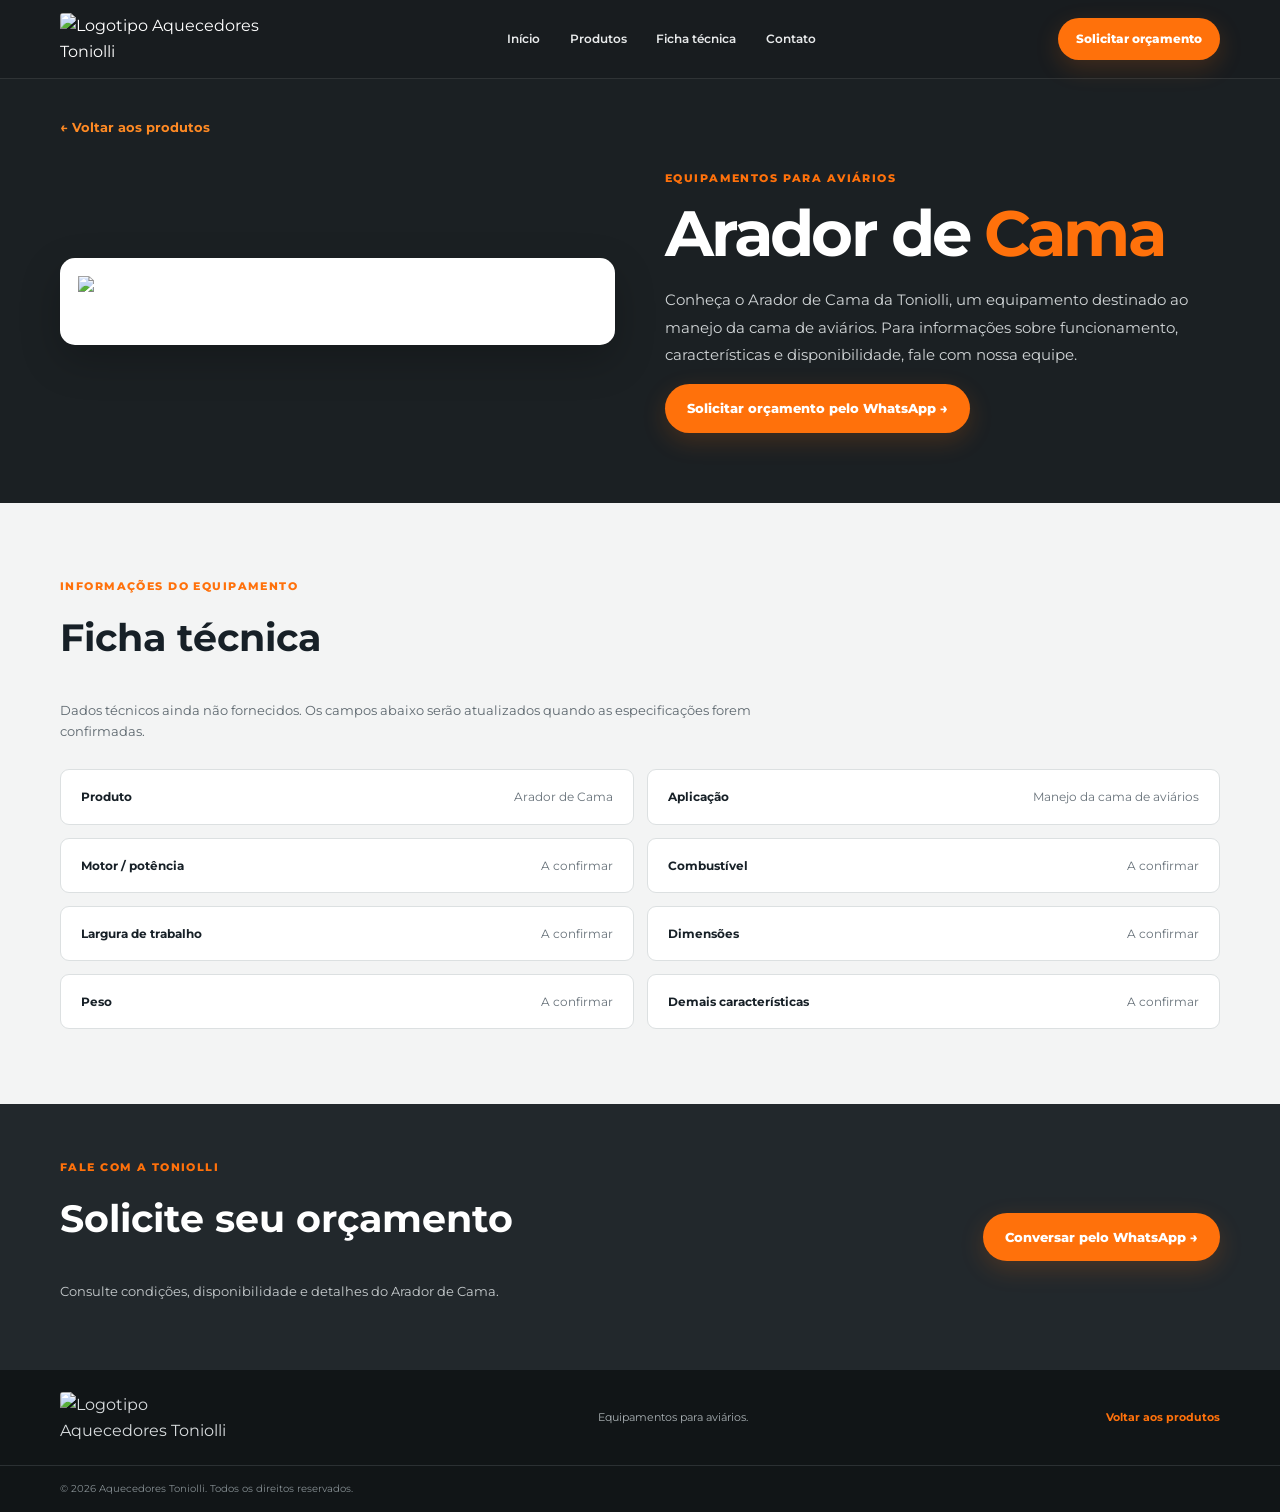
==== arador-de-cama.html @ f9099158 "Add files via upload" ====
<!doctype html>
<html lang="pt-BR"><head><meta charset="utf-8"><meta name="viewport" content="width=device-width, initial-scale=1"><meta name="theme-color" content="#171b1e"><meta name="description" content="Conheça o Arador de Cama para aviários da Aquecedores Toniolli e solicite um orçamento."><title>Arador de Cama | Aquecedores Toniolli</title><link rel="preconnect" href="https://fonts.googleapis.com"><link rel="preconnect" href="https://fonts.gstatic.com" crossorigin><link href="https://fonts.googleapis.com/css2?family=Montserrat:wght@400;500;600;700;800&display=swap" rel="stylesheet"><link rel="stylesheet" href="style.css"></head>
<body><header class="site-header"><div class="container nav-wrap"><a class="brand" href="index.html" aria-label="Aquecedores Toniolli - página inicial"><img class="brand-logo" src="imagens/logo-toniolli.png" alt="Logotipo Aquecedores Toniolli"></a><button class="menu-toggle" aria-label="Abrir menu" aria-expanded="false">☰</button><nav class="nav-links" aria-label="Navegação principal"><a href="index.html">Início</a><a href="index.html#produtos">Produtos</a><a href="#ficha">Ficha técnica</a><a href="#contato">Contato</a></nav><a class="button button-small arador-whatsapp" href="#contato">Solicitar orçamento</a></div></header>
<main><section class="arador-hero"><div class="container"><a class="back-link" href="index.html#produtos">← Voltar aos produtos</a><div class="arador-layout"><div class="arador-image-wrap"><img src="imagens/arador-de-cama.jpg" alt="Arador de Cama da Toniolli, equipamento verde e laranja com motor e comandos manuais"></div><div class="arador-description"><p class="eyebrow">EQUIPAMENTOS PARA AVIÁRIOS</p><h1>Arador de <span>Cama</span></h1><p>Conheça o Arador de Cama da Toniolli, um equipamento destinado ao manejo da cama de aviários. Para informações sobre funcionamento, características e disponibilidade, fale com nossa equipe.</p><a class="button arador-whatsapp" href="#contato">Solicitar orçamento pelo WhatsApp →</a></div></div></div></section>
<section class="arador-specs" id="ficha"><div class="container"><p class="eyebrow">INFORMAÇÕES DO EQUIPAMENTO</p><h2>Ficha técnica</h2><p class="specs-intro">Dados técnicos ainda não fornecidos. Os campos abaixo serão atualizados quando as especificações forem confirmadas.</p><div class="arador-specs-grid"><div><strong>Produto</strong><span>Arador de Cama</span></div><div><strong>Aplicação</strong><span>Manejo da cama de aviários</span></div><div><strong>Motor / potência</strong><span>A confirmar</span></div><div><strong>Combustível</strong><span>A confirmar</span></div><div><strong>Largura de trabalho</strong><span>A confirmar</span></div><div><strong>Dimensões</strong><span>A confirmar</span></div><div><strong>Peso</strong><span>A confirmar</span></div><div><strong>Demais características</strong><span>A confirmar</span></div></div></div></section>
<section class="arador-contact" id="contato"><div class="container arador-contact-row"><div><p class="eyebrow">FALE COM A TONIOLLI</p><h2>Solicite seu orçamento</h2><p>Consulte condições, disponibilidade e detalhes do Arador de Cama.</p></div><a class="button arador-whatsapp" href="#contato">Conversar pelo WhatsApp →</a></div></section></main>
<footer class="site-footer"><div class="container footer-main"><a class="brand" href="index.html"><img class="brand-logo footer-logo" src="imagens/logo-toniolli.png" alt="Logotipo Aquecedores Toniolli"></a><p>Equipamentos para aviários.</p><a href="index.html#produtos">Voltar aos produtos</a></div><div class="footer-bottom"><div class="container"><span>© <span id="year"></span> Aquecedores Toniolli. Todos os direitos reservados.</span></div></div></footer>
<script src="script.js"></script><script>document.querySelectorAll('.arador-whatsapp').forEach(link=>{link.href='https://wa.me/'+WHATSAPP_NUMBER+'?text='+encodeURIComponent('Olá! Gostaria de solicitar um orçamento do Arador de Cama da Aquecedores Toniolli.');link.target='_blank';link.rel='noopener noreferrer';});</script></body></html>
---- style.css ----
:root {
  --dark: #171b1e; --dark-2: #22282c; --orange: #ff710b; --orange-2: #ff8a24;
  --light: #f3f4f4; --ink: #172027; --muted: #68727a; --white: #fff;
  --container: 1160px;
}
* { box-sizing: border-box; }
html { scroll-behavior: smooth; scroll-padding-top: 84px; }
body { margin: 0; font-family: 'Montserrat', Arial, sans-serif; color: var(--ink); background: var(--light); line-height: 1.6; }
a { color: inherit; text-decoration: none; }
.container { width: min(var(--container), calc(100% - 44px)); margin-inline: auto; }
.site-header { background: rgba(20,24,27,.98); color: white; position: sticky; top: 0; z-index: 20; border-bottom: 1px solid rgba(255,255,255,.1); }
.nav-wrap { min-height: 78px; display: flex; align-items: center; justify-content: space-between; gap: 24px; }
.brand { display: inline-flex; align-items: center; gap: 10px; flex-shrink: 0; }
.brand-mark { color: var(--orange); font-size: 38px; line-height: 1; transform: rotate(180deg); display: inline-block; }
.brand-text { display: flex; flex-direction: column; line-height: 1.02; letter-spacing: .06em; }
.brand-text small { font-size: 10px; font-weight: 800; color: #f3f3f3; }
.brand-text strong { font-size: 22px; font-style: italic; color: var(--orange); font-weight: 800; }
.nav-links { display: flex; gap: clamp(14px, 2.3vw, 30px); align-items: center; }
.nav-links a { color: #e8eaeb; font-size: 12px; font-weight: 600; transition: color .2s; }
.nav-links a:hover, .nav-links a:focus-visible { color: var(--orange); }
.button { display: inline-flex; align-items: center; justify-content: center; gap: 12px; border: 0; border-radius: 999px; padding: 14px 22px; background: var(--orange); color: white; font-weight: 800; font-size: 13px; box-shadow: 0 8px 24px rgba(255,113,11,.18); transition: transform .2s, background .2s; }
.button:hover { background: #ed6200; transform: translateY(-2px); }
.button-small { padding: 11px 18px; font-size: 12px; white-space: nowrap; }
.button-full { width: 100%; }
.menu-toggle { display: none; background: none; border: 1px solid #555; color: white; border-radius: 8px; font-size: 23px; padding: 4px 10px; }
.hero { position: relative; min-height: 535px; background: linear-gradient(90deg, rgba(10,13,15,.94) 0%, rgba(10,13,15,.78) 48%, rgba(10,13,15,.22) 100%), url('https://images.unsplash.com/photo-1500382017468-9049fed747ef?auto=format&fit=crop&w=2000&q=85') center/cover; color: white; overflow: hidden; }
.hero::after { content: ""; position: absolute; inset: auto 0 0; height: 5px; background: var(--orange); opacity: .9; }
.hero-overlay { position: absolute; inset: 0; background: radial-gradient(ellipse at 76% 42%, rgba(255,113,11,.22), transparent 38%); pointer-events: none; }
.hero-content { position: relative; z-index: 1; display: grid; grid-template-columns: 1.05fr .95fr; align-items: center; min-height: 535px; gap: 20px; padding-block: 50px; }
.hero-copy { max-width: 600px; }
.eyebrow { color: var(--orange); font-size: 11px; font-weight: 800; letter-spacing: .13em; margin: 0 0 12px; }
h1, h2, h3, p { margin-top: 0; }
h1 { font-size: clamp(36px, 4.3vw, 58px); line-height: 1.07; letter-spacing: -.045em; margin-bottom: 18px; }
h1 span { color: var(--orange); }
.hero-lead { font-size: 16px; max-width: 560px; color: #e1e4e6; line-height: 1.65; }
.check-list { list-style: none; margin: 22px 0 28px; padding: 0; display: grid; gap: 9px; color: #f2f3f3; font-size: 13px; }
.check-list li::before { content: "✓"; display: inline-grid; place-items: center; width: 19px; height: 19px; background: var(--orange); border-radius: 50%; font-weight: 800; color: white; margin-right: 10px; font-size: 12px; }
.hero-product { position: relative; min-height: 390px; display: flex; align-items: center; justify-content: center; }
.heater-glow { position: absolute; width: 72%; height: 70%; background: rgba(255,107,0,.24); filter: blur(60px); border-radius: 50%; }
.heater { width: 235px; height: 290px; background: linear-gradient(100deg,#292e31,#101315 55%,#363b3e); border: 3px solid #44494b; border-radius: 8px 8px 3px 3px; box-shadow: 22px 22px 28px rgba(0,0,0,.5), inset 7px 0 #ff760c; position: relative; z-index: 1; transform: perspective(600px) rotateY(-7deg); }
.heater-hopper { position: absolute; right: -36px; top: 10px; width: 70px; height: 100px; background: linear-gradient(90deg,#111,#35393b); border: 2px solid #4b4f51; clip-path: polygon(0 0,100% 0,78% 100%,22% 100%); }
.heater-top { position: absolute; top: -13px; left: 15px; right: 12px; height: 16px; background: #3b4042; border-radius: 3px; }
.heater-logo { position: absolute; top: 34px; left: 18px; display: flex; align-items: center; gap: 7px; font-size: 10px; line-height: 1.2; color: white; }
.heater-logo span { font-size: 24px; color: var(--orange); }
.heater-logo em { color: var(--orange); font-style: italic; font-size: 13px; }
.heater-window { position: absolute; bottom: 33px; left: 31px; width: 150px; height: 91px; border: 7px solid #090b0c; background: radial-gradient(ellipse at center bottom,#ffb12b,#b32a00 32%,#111 70%); box-shadow: 0 0 25px rgba(255,96,0,.35); display: grid; place-items: center; }
.flame { font-size: 38px; filter: saturate(1.3); }
.heater-foot { position: absolute; bottom: -20px; height: 20px; width: 24px; background: #121516; }
.foot-one { left: 22px; }.foot-two { right: 22px; }
.fuel-tags { position: absolute; right: -4px; display: grid; gap: 10px; z-index: 2; }
.fuel-tags span { border: 1px solid var(--orange); border-radius: 9px; background: rgba(18,21,23,.88); padding: 13px 15px; color: white; font-size: 10px; letter-spacing: .08em; font-weight: 800; min-width: 78px; text-align: center; box-shadow: 0 0 18px rgba(255,113,11,.12); }
.benefits { background: #202629; color: white; border-bottom: 1px solid #333a3e; }
.benefits-grid { display: grid; grid-template-columns: repeat(4,1fr); padding-block: 25px; }
.benefits-grid article { display: flex; align-items: center; gap: 13px; padding: 0 18px; border-right: 1px solid #41484b; }
.benefits-grid article:first-child { padding-left: 0; }.benefits-grid article:last-child { border: 0; padding-right: 0; }
.benefit-icon { color: var(--orange); font-size: 36px; font-weight: 500; line-height: 1; }
.benefits h3 { margin: 0 0 5px; font-size: 12px; }.benefits p { margin: 0; font-size: 10px; color: #bfc5c8; line-height: 1.5; }
.section { padding: 78px 0; }
.products-section { background: #f1f2f2; }
.products-layout { display: grid; grid-template-columns: .8fr 2fr; align-items: center; gap: 44px; }
.section-intro h2, .about-content h2 { font-size: clamp(28px,3vw,38px); line-height: 1.15; letter-spacing: -.04em; margin-bottom: 15px; }
.section-intro > p:not(.eyebrow) { color: #5d676e; font-size: 13px; margin-bottom: 23px; }
.product-cards { display: grid; grid-template-columns: repeat(3,1fr); gap: 18px; }
.product-card { border: 1px solid #dce0e1; border-radius: 9px; overflow: hidden; background: white; box-shadow: 0 8px 20px rgba(20,30,35,.04); transition: transform .2s, box-shadow .2s; }
.product-card:hover { transform: translateY(-5px); box-shadow: 0 15px 30px rgba(20,30,35,.12); }
.product-visual { height: 170px; position: relative; overflow: hidden; display: grid; place-items: center; background: linear-gradient(145deg,#e2e5e5,#f8f8f8); }
.product-visual::after { content: ""; position: absolute; width: 72%; height: 18px; bottom: 22px; border-radius: 50%; background: rgba(0,0,0,.12); filter: blur(8px); }
.mini-heater, .wood-heater { z-index: 1; position: relative; background: linear-gradient(90deg,#ff790d 0 12%,#292e31 12% 100%); width: 100px; height: 95px; border-radius: 4px; box-shadow: 8px 8px 12px #aeb2b3; }
.mini-heater i, .wood-heater i { position: absolute; width: 48px; height: 35px; left: 24px; bottom: 12px; background: #111; border: 4px solid #4a4f51; }
.mini-heater b { position: absolute; width: 25px; height: 37px; top: -14px; right: 0; background: #252a2d; transform: skewY(-12deg); }
.mini-heater span { position: absolute; top: 15px; left: 25px; width: 26px; height: 3px; background: var(--orange); }
.pellets { position: absolute; bottom: 28px; right: 20%; width: 38px; height: 10px; background: #b78952; border-radius: 50%; z-index: 1; }
.wood-heater { width: 115px; height: 80px; background: linear-gradient(90deg,#252a2c,#101315); }
.wood-heater span { position: absolute; left: 35px; bottom: 15px; font-size: 22px; z-index: 2; }
.wood-heater b { position: absolute; top: -18px; right: 8px; width: 22px; height: 27px; background: #333; }
.logs { position: absolute; right: 18px; bottom: 29px; width: 36px; height: 12px; border-radius: 6px; background: #9a6c3d; transform: rotate(15deg); z-index: 1; box-shadow: 0 7px #76502d; }
.long-heater { width: 140px; height: 62px; background: linear-gradient(#313638,#121516); border-left: 9px solid var(--orange); z-index: 1; border-radius: 4px; box-shadow: 7px 9px 12px #aeb2b3; position: relative; }
.long-heater i { position: absolute; left: 18px; top: 13px; width: 65px; height: 6px; background: #4b5255; }.long-heater b { position: absolute; right: 10px; top: -18px; height: 20px; width: 18px; background: #292e31; }
.chips { position: absolute; bottom: 27px; right: 13%; width: 50px; height: 14px; background: #b58a55; transform: rotate(-7deg); z-index: 1; border-radius: 50%; }
.product-info { padding: 15px 16px 18px; }.card-line { display: block; width: 34px; height: 3px; background: var(--orange); margin-bottom: 9px; }
.product-info h3 { font-size: 14px; margin-bottom: 7px; }.product-info p { font-size: 11px; color: #68727a; line-height: 1.6; min-height: 53px; margin-bottom: 12px; }.product-info a { color: #e96100; font-size: 11px; font-weight: 800; }
.about-section { display: grid; grid-template-columns: .95fr 1.1fr .8fr; gap: 38px; align-items: center; padding: 65px max(22px, calc((100% - var(--container))/2)); background: #1b2023; color: white; }
.about-photo { min-height: 300px; border-radius: 8px; background: linear-gradient(0deg,rgba(12,15,17,.22),rgba(12,15,17,.08)), url('https://images.unsplash.com/photo-1500382017468-9049fed747ef?auto=format&fit=crop&w=900&q=80') center/cover; }
.about-content > p:not(.eyebrow) { color: #c7ccce; font-size: 13px; line-height: 1.9; }
.about-content h2 { color: white; font-size: 31px; }
.about-points { display: flex; flex-wrap: wrap; gap: 12px; margin-top: 22px; }.about-points span { color: #e8e9e9; font-size: 10px; border-left: 2px solid var(--orange); padding-left: 8px; }
.contact-card { border: 1px solid var(--orange); border-radius: 13px; padding: 25px; background: linear-gradient(145deg,#242a2d,#15191b); }
.whatsapp-icon { display: inline-grid; place-items: center; width: 48px; height: 48px; border: 2px solid var(--orange); color: var(--orange); border-radius: 50%; font-size: 25px; margin-bottom: 12px; }
.contact-card h3 { font-size: 20px; margin-bottom: 8px; }.contact-card p { color: #c6ccce; font-size: 12px; }.contact-card small { display: block; color: #929a9e; font-size: 9px; text-align: center; margin-top: 12px; }
.site-footer { background: #111517; color: #d8dcde; }
.footer-main { min-height: 95px; display: flex; align-items: center; justify-content: space-between; gap: 24px; }
.footer-main p { margin: 0; font-size: 11px; color: #aab1b4; }.footer-main > a:last-child { font-size: 11px; color: var(--orange); font-weight: 700; }
.footer-bottom { border-top: 1px solid #2b3033; padding: 15px 0; color: #858e92; font-size: 10px; }.footer-bottom .container { display: flex; justify-content: space-between; gap: 15px; }
@media (max-width: 980px) {
  .nav-links { gap: 14px; }.nav-links a { font-size: 11px; }.nav-wrap { gap: 14px; }
  .hero-content { grid-template-columns: 1fr .75fr; }.heater { transform: scale(.85); }.fuel-tags { right: -15px; }
  .products-layout { grid-template-columns: 1fr; }.section-intro { max-width: 600px; }.about-section { grid-template-columns: .8fr 1.2fr; }.contact-card { grid-column: 2; }
}
@media (max-width: 720px) {
  .container { width: min(var(--container), calc(100% - 32px)); }
  .nav-wrap { min-height: 70px; flex-wrap: wrap; padding-block: 12px; }.brand-mark { font-size: 32px; }.brand-text strong { font-size: 19px; }
  .menu-toggle { display: block; margin-left: auto; }.nav-wrap > .button-small { display: none; }
  .nav-links { display: none; order: 5; width: 100%; flex-direction: column; align-items: stretch; padding: 8px 0 12px; gap: 0; }.nav-links.open { display: flex; }.nav-links a { padding: 11px 4px; border-top: 1px solid #343a3d; font-size: 13px; }
  .hero { background-position: center; }.hero-content { grid-template-columns: 1fr; padding-block: 58px 35px; gap: 0; }.hero-copy { position: relative; z-index: 2; }.hero-lead { font-size: 14px; }
  h1 { font-size: clamp(37px, 10vw, 54px); }.hero-product { min-height: 270px; margin-top: -4px; }.heater { transform: scale(.72); transform-origin: center; }.fuel-tags { right: 2%; }.fuel-tags span { padding: 9px 11px; min-width: 65px; font-size: 9px; }
  .benefits-grid { grid-template-columns: 1fr 1fr; gap: 22px 12px; padding-block: 25px; }.benefits-grid article { padding: 0 7px; border: 0; }.benefits-grid article:first-child { padding-left: 7px; }.benefit-icon { font-size: 30px; }.benefits h3 { font-size: 11px; }
  .section { padding: 55px 0; }.product-cards { grid-template-columns: 1fr; gap: 16px; }.product-card { display: grid; grid-template-columns: .85fr 1fr; }.product-visual { height: 100%; min-height: 170px; }.product-info p { min-height: 0; }
  .about-section { grid-template-columns: 1fr; padding: 48px 16px; gap: 25px; }.about-photo { min-height: 210px; }.contact-card { grid-column: auto; }.footer-main { flex-wrap: wrap; padding-block: 25px; }.footer-main p { order: 3; width: 100%; }.footer-bottom .container { flex-direction: column; gap: 5px; }
}
@media (prefers-reduced-motion: reduce) { html { scroll-behavior: auto; } *, *::before, *::after { transition-duration: .01ms !important; } }

/* Identidade visual com o logotipo original enviado pela empresa */
.brand-logo { display:block; width:205px; max-height:58px; object-fit:contain; object-position:left center; background:#fff; border-radius:3px; }
.footer-logo { width:180px; max-height:50px; }
.real-visual { background:#fff; padding:8px; }
.real-product-image { width:100%; height:100%; min-height:150px; object-fit:contain; position:relative; z-index:1; }
@media (max-width:720px) { .brand-logo { width:174px; max-height:48px; } .footer-logo { width:170px; } }

/* Página exclusiva do Titan */
.titan-hero{background:linear-gradient(135deg,#171b1e,#30383d);color:#fff;padding:36px 0 75px}
.back-link{display:inline-block;color:#d3d8da;font-size:12px;font-weight:700;margin-bottom:35px}.back-link:hover{color:var(--orange)}
.titan-layout{display:grid;grid-template-columns:1fr 1fr;gap:60px;align-items:center}
.titan-photo-panel{background:#fff;border-radius:18px;padding:24px;display:grid;place-items:center;min-height:430px;box-shadow:0 18px 45px #0004}
.titan-photo-panel img{max-width:100%;max-height:430px;object-fit:contain}
.titan-copy h1{font-size:clamp(36px,4vw,54px)}.titan-copy p:not(.eyebrow){font-size:15px;color:#cbd1d4;line-height:1.85}
.titan-tags{display:flex;flex-wrap:wrap;gap:10px;margin:25px 0}.titan-tags span{border:1px solid #505b60;border-radius:30px;padding:8px 13px;font-size:11px}
.titan-secondary-link{display:block;margin-top:22px;color:#e3e6e8;font-size:12px;font-weight:700}
.titan-specs-section{background:#f4f5f5;padding:75px 0}.titan-specs-section h2,.titan-cta h2{font-size:clamp(26px,3vw,38px);line-height:1.2}
.titan-specs-note{font-size:13px;color:#647078;max-width:720px;margin-bottom:30px}
.titan-spec-grid{display:grid;grid-template-columns:repeat(2,minmax(0,1fr));gap:12px}
.titan-spec{display:flex;justify-content:space-between;gap:15px;align-items:center;background:white;padding:20px;border:1px solid #e2e5e6;border-radius:9px;font-size:12px}
.titan-spec strong{color:#273238}.titan-spec span{color:#68727a;text-align:right}
.titan-cta{background:#22282c;color:white;padding:65px 0}.titan-cta-inner{display:flex;align-items:center;justify-content:space-between;gap:30px}.titan-cta h2{margin-bottom:12px}.titan-cta p:not(.eyebrow){font-size:13px;color:#c6ccce;margin:0}
@media(max-width:720px){.titan-hero{padding:25px 0 50px}.titan-layout{grid-template-columns:1fr;gap:30px}.titan-photo-panel{min-height:300px;padding:14px}.titan-photo-panel img{max-height:340px}.titan-spec-grid{grid-template-columns:1fr}.titan-cta-inner{flex-direction:column;align-items:flex-start}.titan-specs-section{padding:50px 0}}

/* Novos modelos — imagens e fichas pendentes, sem fotos inventadas */
.model-placeholder { display:flex; flex-direction:column; align-items:center; justify-content:center; gap:8px; background:linear-gradient(135deg,#333a3e,#171b1e); color:#cfd4d6; font-size:12px; font-weight:700; }
.model-placeholder-icon { color:#ff710b; font-size:54px; line-height:1; }
.models-grid { display:grid; grid-template-columns:repeat(2,minmax(0,1fr)); gap:22px; margin-top:26px; }
.model-info-card { background:#fff; color:#172027; border:1px solid #dce0e1; border-radius:12px; overflow:hidden; scroll-margin-top:100px; }
.model-placeholder-detail { min-height:150px; }
.model-info-content { padding:24px; }
.model-info-content h3 { font-size:20px; margin-bottom:10px; }
.model-info-content p { color:#68727a; font-size:13px; }
.model-info-content dl { display:grid; grid-template-columns:1fr 1fr; gap:10px; margin:20px 0; }
.model-info-content dl div { border-top:1px solid #e3e5e6; padding-top:10px; }
.model-info-content dt { font-size:11px; font-weight:800; color:#515b61; }
.model-info-content dd { margin:3px 0 0; font-size:12px; }
@media(max-width:720px){.models-grid{grid-template-columns:1fr}.model-info-content{padding:18px}}

/* Página exclusiva: Arador de Cama */
.arador-hero { background:#1b2023; color:#fff; padding:35px 0 70px; }
.back-link { color:#ff8a24; display:inline-block; font-size:13px; font-weight:700; margin-bottom:32px; }
.arador-layout { display:grid; grid-template-columns:1fr 1fr; align-items:center; gap:50px; }
.arador-image-wrap { background:#fff; border-radius:15px; padding:18px; display:flex; justify-content:center; box-shadow:0 15px 40px rgba(0,0,0,.22); }
.arador-image-wrap img { width:100%; max-height:480px; object-fit:contain; }
.arador-description h1 { font-size:clamp(38px,5vw,64px); }
.arador-description p:not(.eyebrow) { color:#d1d5d7; font-size:15px; line-height:1.85; }
.arador-specs { padding:75px 0; background:#f3f4f4; }
.arador-specs h2,.arador-contact h2 { font-size:clamp(27px,3vw,38px); }
.specs-intro { color:#5d676e; font-size:13px; max-width:720px; }
.arador-specs-grid { display:grid; grid-template-columns:repeat(2,minmax(0,1fr)); gap:13px; margin-top:28px; }
.arador-specs-grid>div { background:#fff; border:1px solid #dce0e1; padding:17px 20px; border-radius:9px; display:flex; justify-content:space-between; gap:12px; }
.arador-specs-grid strong { font-size:12px; }.arador-specs-grid span { color:#68727a; font-size:12px; text-align:right; }
.arador-contact { background:#22282c; color:#fff; padding:55px 0; }
.arador-contact-row { display:flex; justify-content:space-between; align-items:center; gap:30px; }
.arador-contact-row p:not(.eyebrow) { color:#c7ccce; font-size:13px; }
@media(max-width:720px){.arador-layout{grid-template-columns:1fr;gap:25px}.arador-hero{padding-bottom:48px}.arador-specs{padding:50px 0}.arador-specs-grid{grid-template-columns:1fr}.arador-contact-row{flex-direction:column;align-items:flex-start}}

/* Logotipo com fundo transparente */
.brand-logo { background: transparent !important; object-fit: contain; }

/* Vídeo exclusivo da página Titan */
.titan-video-section { padding: 70px 0; background: #202629; color: #fff; }
.titan-video-section h2 { font-size: clamp(25px, 3vw, 36px); }
.titan-video-section p:not(.eyebrow) { color: #c9d0d3; }
.titan-video-frame { width: min(100%, 900px); margin: 25px 0; border: 1px solid #3b4347; border-radius: 14px; overflow: hidden; background: #0d1011; }
.titan-video-frame video { display: block; width: 100%; max-height: 560px; object-fit: contain; }

/* Galeria de dois vídeos do Titan */
.titan-video-gallery { display:grid; grid-template-columns:repeat(2,minmax(0,1fr)); gap:24px; margin:24px 0; }
.titan-video-item h3 { color:#fff; font-size:16px; margin:0 0 12px; }
.titan-video-item .titan-video-frame { width:100%; margin:0; }
@media(max-width:760px) { .titan-video-gallery { grid-template-columns:1fr; } }

/* Enquadramento correto dos vídeos: o primeiro é horizontal, o segundo vertical.
   O vídeo mantém sua proporção original sem faixas vazias ou cortes. */
.titan-video-gallery {
  display: flex;
  flex-wrap: wrap;
  justify-content: center;
  align-items: flex-start;
  gap: 28px;
}
.titan-video-item { min-width: 0; flex: 0 1 auto; }
.titan-video-item.video-landscape { width: min(100%, 610px); }
.titan-video-item.video-portrait { width: min(100%, 305px); }
.titan-video-item .titan-video-frame {
  width: 100%;
  margin: 0;
  border-radius: 12px;
  overflow: hidden;
  line-height: 0;
}
.titan-video-item video {
  display: block;
  width: 100%;
  height: auto;
  max-height: none;
  object-fit: initial;
  background: #0d1011;
}
@media(max-width: 720px) {
  .titan-video-gallery { gap: 26px; }
  .titan-video-item.video-landscape { width: 100%; }
  .titan-video-item.video-portrait { width: min(100%, 330px); }
}

/* Ambos os players têm o mesmo tamanho e proporção 16:9.
   O vídeo vertical é recortado para preencher o quadro, sem barras vazias. */
.titan-video-gallery {display:grid!important;grid-template-columns:repeat(2,minmax(0,1fr))!important;gap:24px!important;align-items:start!important;}
.titan-video-gallery .titan-video-item {width:100%!important;min-width:0!important;max-width:none!important;flex:none!important;}
.titan-video-gallery .titan-video-frame {width:100%!important;aspect-ratio:16/9!important;height:auto!important;margin:0!important;overflow:hidden!important;border-radius:12px!important;}
.titan-video-gallery .titan-video-frame video {display:block!important;width:100%!important;height:100%!important;aspect-ratio:16/9!important;object-fit:cover!important;max-height:none!important;}
@media(max-width:720px){.titan-video-gallery {grid-template-columns:1fr!important;gap:24px!important;}}

/* Página do Desidratador: player responsivo sem molduras vazias */
.desidratador-video-wrap { width: min(100%, 900px); margin: 28px auto 0; border-radius: 14px; overflow: hidden; background: #101417; line-height: 0; }
.desidratador-video-wrap video { display: block; width: 100%; height: auto; max-height: 78vh; object-fit: contain; }
.desidratador-contact { text-align: center; padding: 40px 0; }
.desidratador-contact p { margin: 14px 0 25px; }

/* Um único vídeo de apresentação centralizado */
.titan-video-gallery { display:flex; justify-content:center; }
.titan-video-item.video-uniforme { width:min(100%, 760px); max-width:760px; }
.titan-video-item .titan-video-frame { width:100%; }
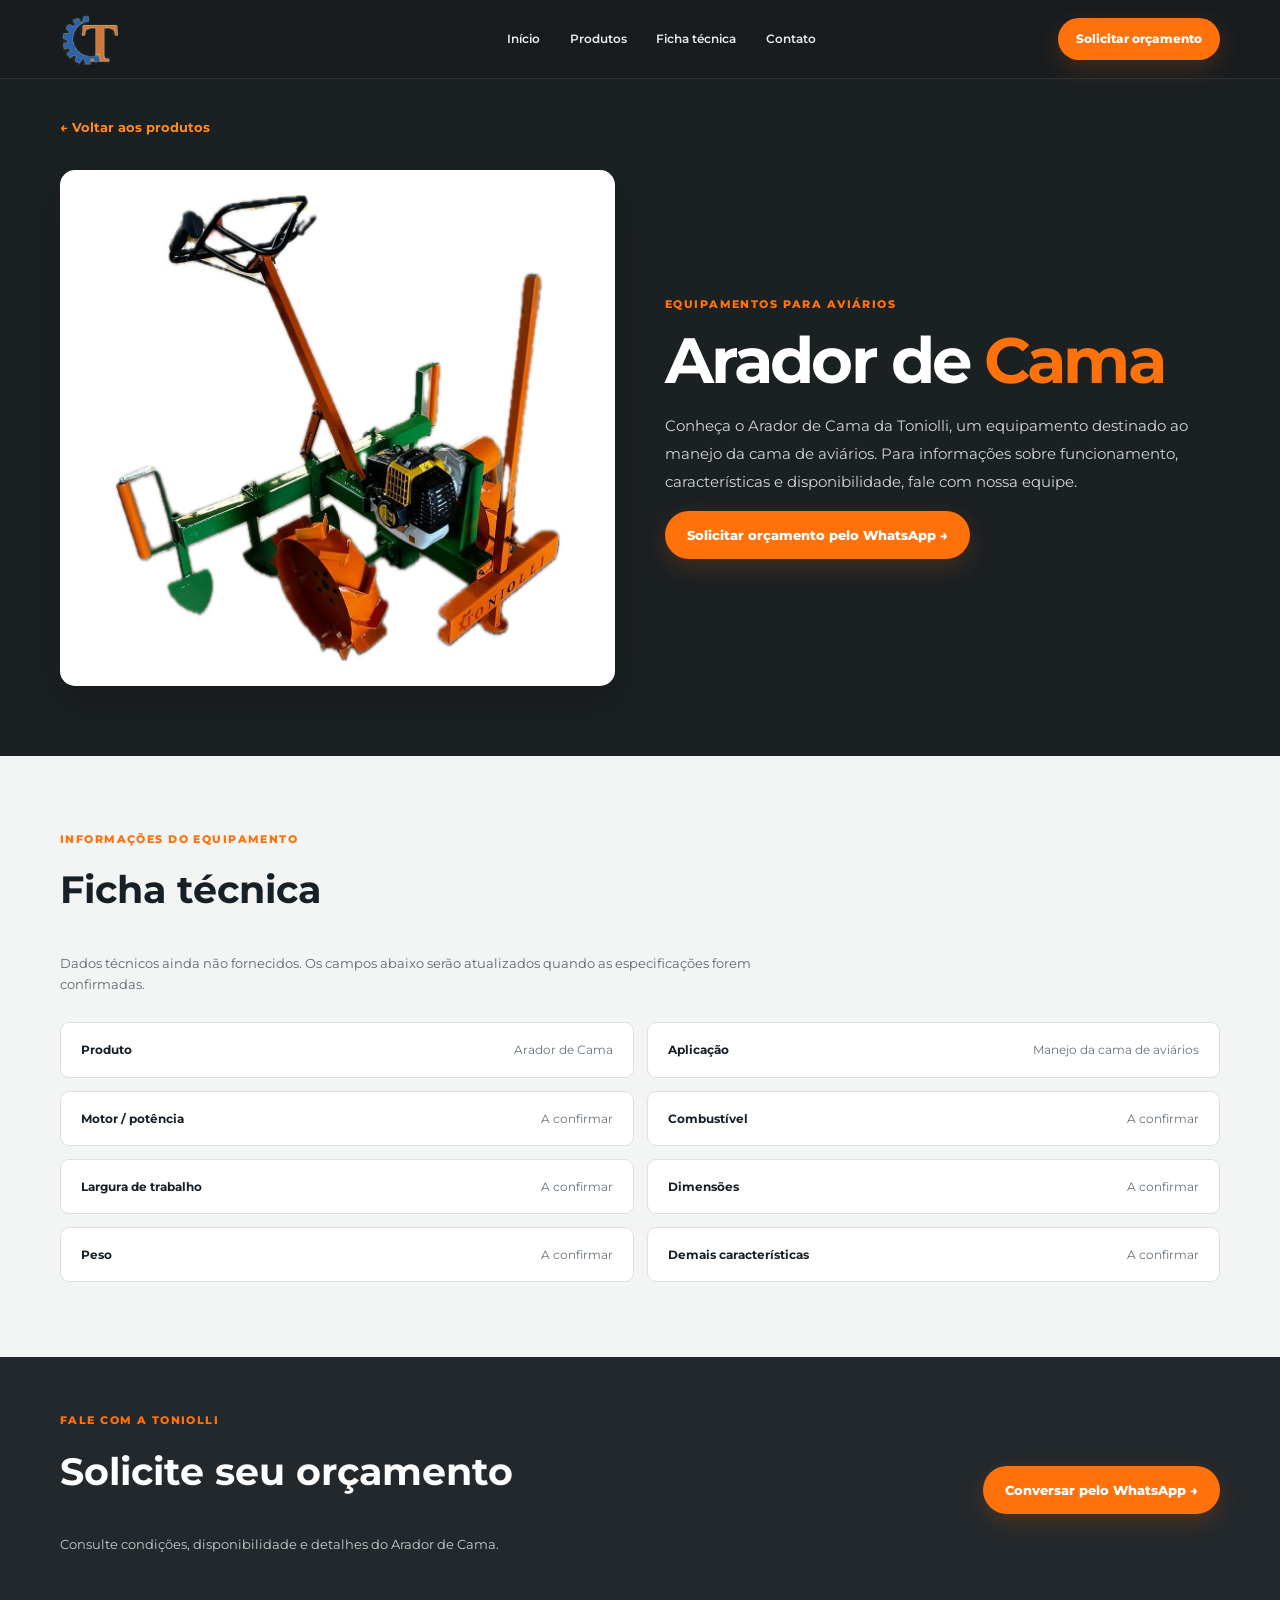
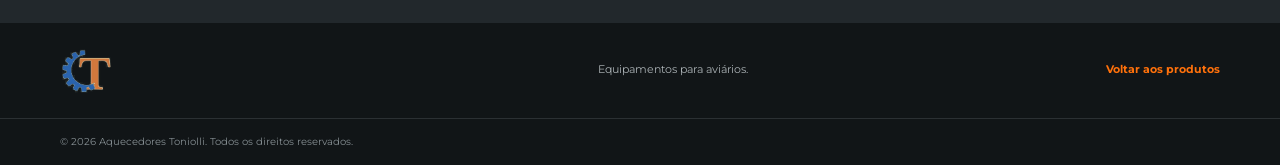
==== commit 7ef624c8: "Add files via upload" ====
--- a/arador-de-cama.html
+++ b/arador-de-cama.html
@@ -1,8 +1,8 @@
 <!doctype html>
 <html lang="pt-BR"><head><meta charset="utf-8"><meta name="viewport" content="width=device-width, initial-scale=1"><meta name="theme-color" content="#171b1e"><meta name="description" content="Conheça o Arador de Cama para aviários da Aquecedores Toniolli e solicite um orçamento."><title>Arador de Cama | Aquecedores Toniolli</title><link rel="preconnect" href="https://fonts.googleapis.com"><link rel="preconnect" href="https://fonts.gstatic.com" crossorigin><link href="https://fonts.googleapis.com/css2?family=Montserrat:wght@400;500;600;700;800&display=swap" rel="stylesheet"><link rel="stylesheet" href="style.css"></head>
-<body><header class="site-header"><div class="container nav-wrap"><a class="brand" href="index.html" aria-label="Aquecedores Toniolli - página inicial"><img class="brand-logo" src="imagens/logo-toniolli.png" alt="Logotipo Aquecedores Toniolli"></a><button class="menu-toggle" aria-label="Abrir menu" aria-expanded="false">☰</button><nav class="nav-links" aria-label="Navegação principal"><a href="index.html">Início</a><a href="index.html#produtos">Produtos</a><a href="#ficha">Ficha técnica</a><a href="#contato">Contato</a></nav><a class="button button-small arador-whatsapp" href="#contato">Solicitar orçamento</a></div></header>
-<main><section class="arador-hero"><div class="container"><a class="back-link" href="index.html#produtos">← Voltar aos produtos</a><div class="arador-layout"><div class="arador-image-wrap"><img src="imagens/arador-de-cama.jpg" alt="Arador de Cama da Toniolli, equipamento verde e laranja com motor e comandos manuais"></div><div class="arador-description"><p class="eyebrow">EQUIPAMENTOS PARA AVIÁRIOS</p><h1>Arador de <span>Cama</span></h1><p>Conheça o Arador de Cama da Toniolli, um equipamento destinado ao manejo da cama de aviários. Para informações sobre funcionamento, características e disponibilidade, fale com nossa equipe.</p><a class="button arador-whatsapp" href="#contato">Solicitar orçamento pelo WhatsApp →</a></div></div></div></section>
+<body><header class="site-header"><div class="container nav-wrap"><a class="brand" href="index.html" aria-label="Aquecedores Toniolli - página inicial"><img class="brand-logo" src="logo-toniolli.png" alt="Logotipo Aquecedores Toniolli"></a><button class="menu-toggle" aria-label="Abrir menu" aria-expanded="false">☰</button><nav class="nav-links" aria-label="Navegação principal"><a href="index.html">Início</a><a href="index.html#produtos">Produtos</a><a href="#ficha">Ficha técnica</a><a href="#contato">Contato</a></nav><a class="button button-small arador-whatsapp" href="#contato">Solicitar orçamento</a></div></header>
+<main><section class="arador-hero"><div class="container"><a class="back-link" href="index.html#produtos">← Voltar aos produtos</a><div class="arador-layout"><div class="arador-image-wrap"><img src="arador-de-cama.jpg" alt="Arador de Cama da Toniolli, equipamento verde e laranja com motor e comandos manuais"></div><div class="arador-description"><p class="eyebrow">EQUIPAMENTOS PARA AVIÁRIOS</p><h1>Arador de <span>Cama</span></h1><p>Conheça o Arador de Cama da Toniolli, um equipamento destinado ao manejo da cama de aviários. Para informações sobre funcionamento, características e disponibilidade, fale com nossa equipe.</p><a class="button arador-whatsapp" href="#contato">Solicitar orçamento pelo WhatsApp →</a></div></div></div></section>
 <section class="arador-specs" id="ficha"><div class="container"><p class="eyebrow">INFORMAÇÕES DO EQUIPAMENTO</p><h2>Ficha técnica</h2><p class="specs-intro">Dados técnicos ainda não fornecidos. Os campos abaixo serão atualizados quando as especificações forem confirmadas.</p><div class="arador-specs-grid"><div><strong>Produto</strong><span>Arador de Cama</span></div><div><strong>Aplicação</strong><span>Manejo da cama de aviários</span></div><div><strong>Motor / potência</strong><span>A confirmar</span></div><div><strong>Combustível</strong><span>A confirmar</span></div><div><strong>Largura de trabalho</strong><span>A confirmar</span></div><div><strong>Dimensões</strong><span>A confirmar</span></div><div><strong>Peso</strong><span>A confirmar</span></div><div><strong>Demais características</strong><span>A confirmar</span></div></div></div></section>
 <section class="arador-contact" id="contato"><div class="container arador-contact-row"><div><p class="eyebrow">FALE COM A TONIOLLI</p><h2>Solicite seu orçamento</h2><p>Consulte condições, disponibilidade e detalhes do Arador de Cama.</p></div><a class="button arador-whatsapp" href="#contato">Conversar pelo WhatsApp →</a></div></section></main>
-<footer class="site-footer"><div class="container footer-main"><a class="brand" href="index.html"><img class="brand-logo footer-logo" src="imagens/logo-toniolli.png" alt="Logotipo Aquecedores Toniolli"></a><p>Equipamentos para aviários.</p><a href="index.html#produtos">Voltar aos produtos</a></div><div class="footer-bottom"><div class="container"><span>© <span id="year"></span> Aquecedores Toniolli. Todos os direitos reservados.</span></div></div></footer>
+<footer class="site-footer"><div class="container footer-main"><a class="brand" href="index.html"><img class="brand-logo footer-logo" src="logo-toniolli.png" alt="Logotipo Aquecedores Toniolli"></a><p>Equipamentos para aviários.</p><a href="index.html#produtos">Voltar aos produtos</a></div><div class="footer-bottom"><div class="container"><span>© <span id="year"></span> Aquecedores Toniolli. Todos os direitos reservados.</span></div></div></footer>
 <script src="script.js"></script><script>document.querySelectorAll('.arador-whatsapp').forEach(link=>{link.href='https://wa.me/'+WHATSAPP_NUMBER+'?text='+encodeURIComponent('Olá! Gostaria de solicitar um orçamento do Arador de Cama da Aquecedores Toniolli.');link.target='_blank';link.rel='noopener noreferrer';});</script></body></html>
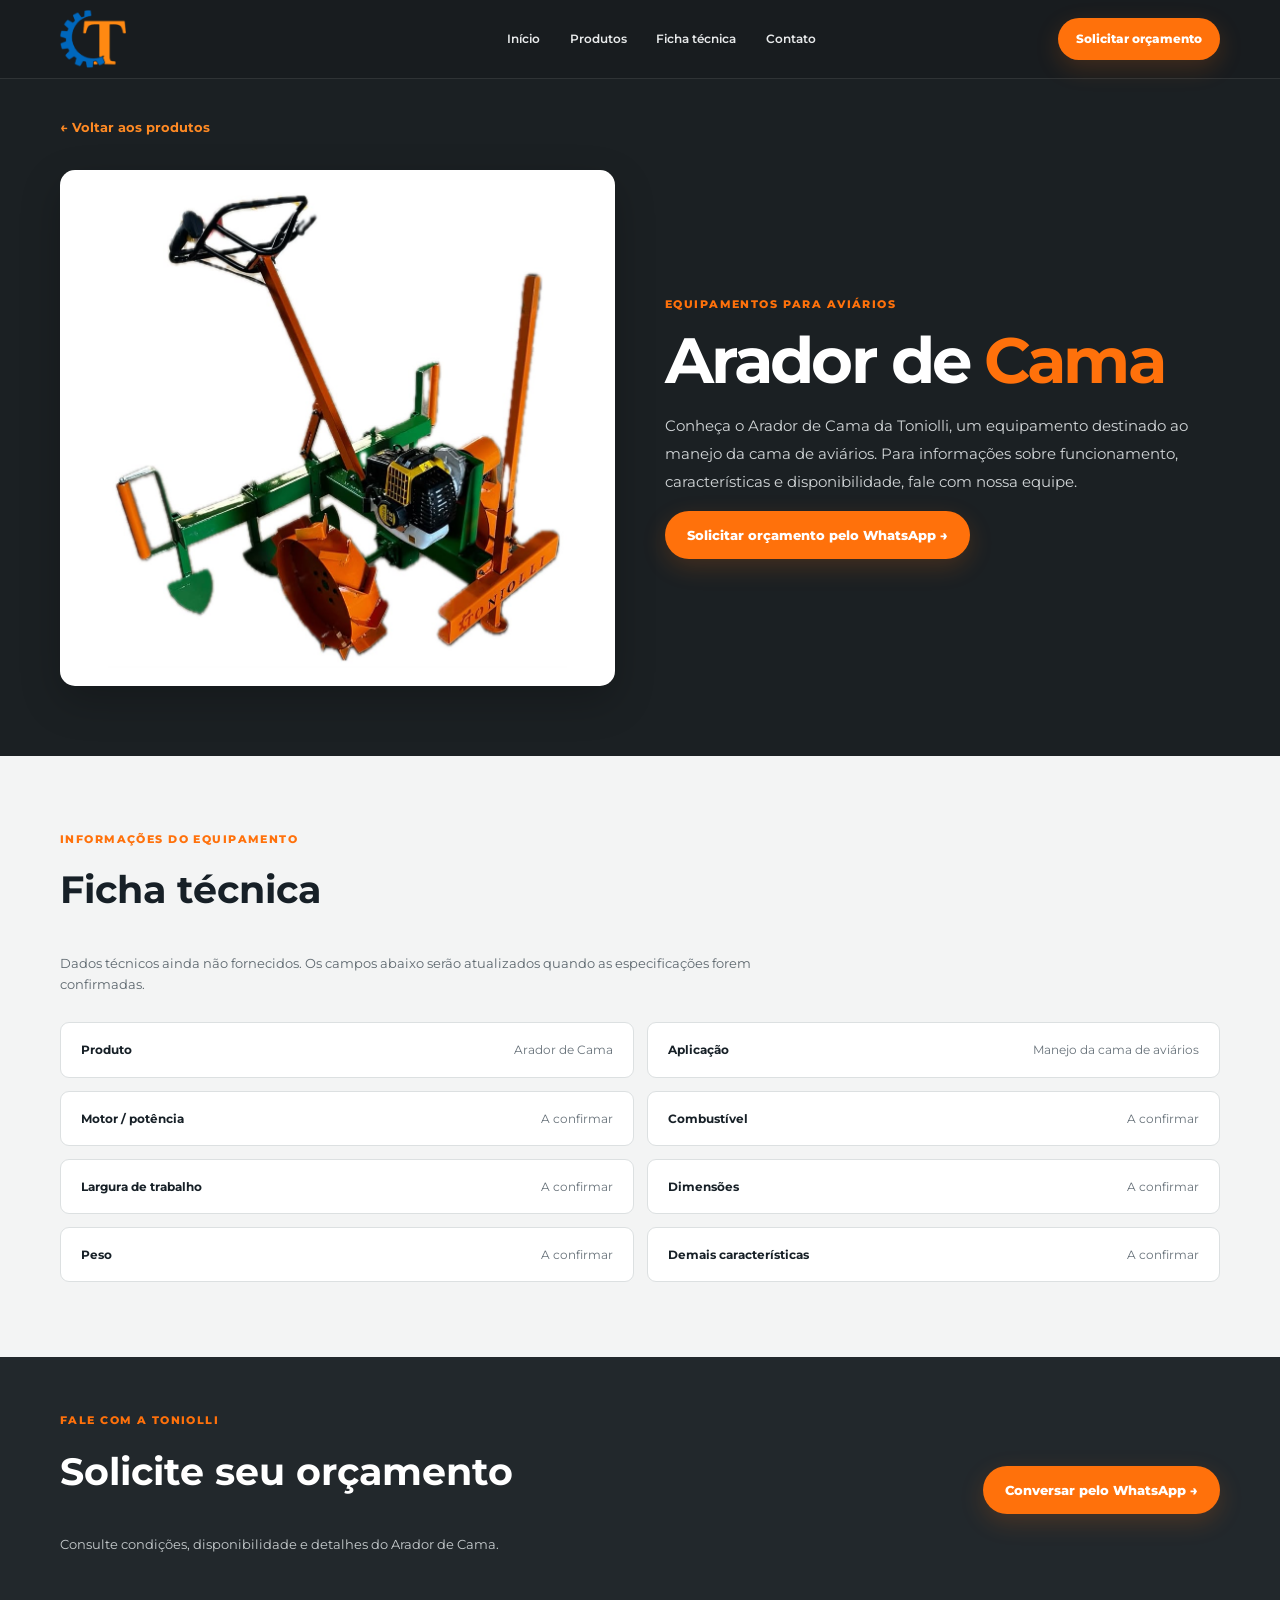
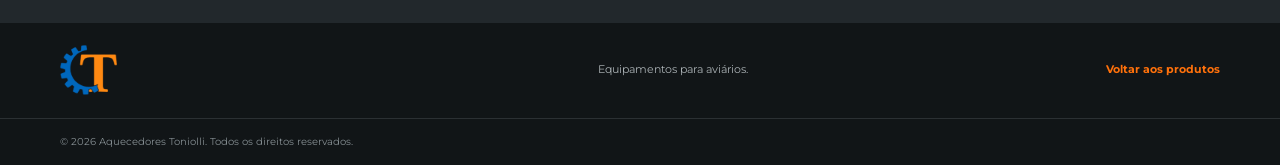
==== commit 2252c1b2: "Add files via upload" ====
--- a/arador-de-cama.html
+++ b/arador-de-cama.html
@@ -1,5 +1,7 @@
 <!doctype html>
-<html lang="pt-BR"><head><meta charset="utf-8"><meta name="viewport" content="width=device-width, initial-scale=1"><meta name="theme-color" content="#171b1e"><meta name="description" content="Conheça o Arador de Cama para aviários da Aquecedores Toniolli e solicite um orçamento."><title>Arador de Cama | Aquecedores Toniolli</title><link rel="preconnect" href="https://fonts.googleapis.com"><link rel="preconnect" href="https://fonts.gstatic.com" crossorigin><link href="https://fonts.googleapis.com/css2?family=Montserrat:wght@400;500;600;700;800&display=swap" rel="stylesheet"><link rel="stylesheet" href="style.css"></head>
+<html lang="pt-BR"><head>
+  <link rel="icon" type="image/png" sizes="256x256" href="favicon.png">
+  <link rel="shortcut icon" href="favicon.ico"><meta charset="utf-8"><meta name="viewport" content="width=device-width, initial-scale=1"><meta name="theme-color" content="#171b1e"><meta name="description" content="Conheça o Arador de Cama para aviários da Aquecedores Toniolli e solicite um orçamento."><title>Arador de Cama | Aquecedores Toniolli</title><link rel="preconnect" href="https://fonts.googleapis.com"><link rel="preconnect" href="https://fonts.gstatic.com" crossorigin><link href="https://fonts.googleapis.com/css2?family=Montserrat:wght@400;500;600;700;800&display=swap" rel="stylesheet"><link rel="stylesheet" href="style.css"></head>
 <body><header class="site-header"><div class="container nav-wrap"><a class="brand" href="index.html" aria-label="Aquecedores Toniolli - página inicial"><img class="brand-logo" src="logo-toniolli.png" alt="Logotipo Aquecedores Toniolli"></a><button class="menu-toggle" aria-label="Abrir menu" aria-expanded="false">☰</button><nav class="nav-links" aria-label="Navegação principal"><a href="index.html">Início</a><a href="index.html#produtos">Produtos</a><a href="#ficha">Ficha técnica</a><a href="#contato">Contato</a></nav><a class="button button-small arador-whatsapp" href="#contato">Solicitar orçamento</a></div></header>
 <main><section class="arador-hero"><div class="container"><a class="back-link" href="index.html#produtos">← Voltar aos produtos</a><div class="arador-layout"><div class="arador-image-wrap"><img src="arador-de-cama.jpg" alt="Arador de Cama da Toniolli, equipamento verde e laranja com motor e comandos manuais"></div><div class="arador-description"><p class="eyebrow">EQUIPAMENTOS PARA AVIÁRIOS</p><h1>Arador de <span>Cama</span></h1><p>Conheça o Arador de Cama da Toniolli, um equipamento destinado ao manejo da cama de aviários. Para informações sobre funcionamento, características e disponibilidade, fale com nossa equipe.</p><a class="button arador-whatsapp" href="#contato">Solicitar orçamento pelo WhatsApp →</a></div></div></div></section>
 <section class="arador-specs" id="ficha"><div class="container"><p class="eyebrow">INFORMAÇÕES DO EQUIPAMENTO</p><h2>Ficha técnica</h2><p class="specs-intro">Dados técnicos ainda não fornecidos. Os campos abaixo serão atualizados quando as especificações forem confirmadas.</p><div class="arador-specs-grid"><div><strong>Produto</strong><span>Arador de Cama</span></div><div><strong>Aplicação</strong><span>Manejo da cama de aviários</span></div><div><strong>Motor / potência</strong><span>A confirmar</span></div><div><strong>Combustível</strong><span>A confirmar</span></div><div><strong>Largura de trabalho</strong><span>A confirmar</span></div><div><strong>Dimensões</strong><span>A confirmar</span></div><div><strong>Peso</strong><span>A confirmar</span></div><div><strong>Demais características</strong><span>A confirmar</span></div></div></div></section>
--- a/style.css
+++ b/style.css
@@ -23,7 +23,7 @@
 .button-small { padding: 11px 18px; font-size: 12px; white-space: nowrap; }
 .button-full { width: 100%; }
 .menu-toggle { display: none; background: none; border: 1px solid #555; color: white; border-radius: 8px; font-size: 23px; padding: 4px 10px; }
-.hero { position: relative; min-height: 535px; background: linear-gradient(90deg, rgba(10,13,15,.94) 0%, rgba(10,13,15,.78) 48%, rgba(10,13,15,.22) 100%), url('https://images.unsplash.com/photo-1500382017468-9049fed747ef?auto=format&fit=crop&w=2000&q=85') center/cover; color: white; overflow: hidden; }
+.hero { position: relative; min-height: 535px; background: linear-gradient(90deg, rgba(10,13,15,.92) 0%, rgba(10,13,15,.72) 49%, rgba(10,13,15,.24) 100%), url('fundo-aviario-pintinhos.jpg') center center/cover; color: white; overflow: hidden; }
 .hero::after { content: ""; position: absolute; inset: auto 0 0; height: 5px; background: var(--orange); opacity: .9; }
 .hero-overlay { position: absolute; inset: 0; background: radial-gradient(ellipse at 76% 42%, rgba(255,113,11,.22), transparent 38%); pointer-events: none; }
 .hero-content { position: relative; z-index: 1; display: grid; grid-template-columns: 1.05fr .95fr; align-items: center; min-height: 535px; gap: 20px; padding-block: 50px; }
@@ -234,3 +234,45 @@
 .titan-video-gallery { display:flex; justify-content:center; }
 .titan-video-item.video-uniforme { width:min(100%, 760px); max-width:760px; }
 .titan-video-item .titan-video-frame { width:100%; }
+
+/* Hero sem ilustração do aquecedor: destaque para foto do aviário */
+.hero-content {grid-template-columns: minmax(0, 1fr);}
+.hero-copy {max-width: 700px;}
+
+/* Galeria de fotos do Titan — imagens uniformizadas em 16:9 */
+.titan-gallery { overflow: visible; }
+.titan-gallery-stage {position:relative;aspect-ratio:16/9;width:100%;overflow:hidden;border-radius:14px;background:#1b2024;}
+.titan-gallery .titan-gallery-image {position:absolute;inset:0;width:100%;height:100%;object-fit:cover;opacity:0;visibility:hidden;transition:opacity .65s ease;display:block;}
+.titan-gallery .titan-gallery-image.is-active {opacity:1;visibility:visible;}
+.titan-gallery-arrow {position:absolute;top:50%;transform:translateY(-50%);z-index:2;border:0;border-radius:50%;background:rgba(15,20,23,.72);color:#fff;width:40px;height:40px;cursor:pointer;font-size:20px;}
+.titan-gallery-prev {left:12px;} .titan-gallery-next {right:12px;}
+.titan-gallery-arrow:hover {background:#ed751c;}
+.titan-gallery-dots {display:flex;justify-content:center;gap:10px;margin-top:14px;}
+.titan-gallery-dots button {border:0;background:#a5adb2;width:10px;height:10px;border-radius:50%;cursor:pointer;padding:0;}
+.titan-gallery-dots button.is-active {background:#f47720;width:28px;border-radius:12px;}
+.titan-gallery-hint {text-align:center;font-size:12px;color:#a6afb5;margin:10px 0 0;}
+@media(prefers-reduced-motion:reduce){.titan-gallery .titan-gallery-image{transition:none;}}
+
+/* Galeria de desidratadores: formato padronizado, fotos completas */
+.desidratadores-gallery-section{background:#161c20;color:#fff}
+.desidratadores-gallery-section> .container > p:not(.eyebrow){color:#b9c1c6}
+.desidratadores-gallery{max-width:950px;margin:28px auto 0}
+.desidratadores-gallery-stage{position:relative;width:100%;aspect-ratio:16/9;overflow:hidden;border-radius:16px;background:#111}
+.desidratadores-gallery-stage img{position:absolute;inset:0;width:100%;height:100%;object-fit:contain;opacity:0;visibility:hidden;transition:opacity .6s ease}
+.desidratadores-gallery-stage img.is-active{opacity:1;visibility:visible}
+.desidratadores-gallery-stage button{position:absolute;z-index:2;top:50%;transform:translateY(-50%);border:0;background:rgba(0,0,0,.65);color:#fff;border-radius:50%;height:44px;width:44px;cursor:pointer;font-size:20px}
+.desidratadores-prev{left:14px}.desidratadores-next{right:14px}
+.desidratadores-gallery-dots{display:flex;justify-content:center;gap:10px;margin:18px 0 0}
+.desidratadores-gallery-dots button{border:0;background:#858e94;width:12px;height:12px;border-radius:99px;cursor:pointer}
+.desidratadores-gallery-dots button.is-active{background:#f47720;width:30px}
+.desidratadores-spec{min-height:86px}.desidratadores-spec strong,.desidratadores-spec span{display:block;min-height:1.1em}
+@media(prefers-reduced-motion:reduce){.desidratadores-gallery-stage img{transition:none}}
+
+/* Vídeo vertical dos Desidratadores: apresentação no mesmo estilo do Titan, sem cortes */
+.desidratadores-video-item { width:min(100%, 390px); margin-inline:auto; }
+.desidratadores-video-frame { width:100%; margin-inline:auto; aspect-ratio:9/16; overflow:hidden; background:#111; border-radius:14px; }
+.desidratadores-video-frame video { display:block; width:100%; height:100%; max-height:none; object-fit:contain; }
+
+/* Desidratadores: galeria sem caixa branca ou margens internas */
+.titan-hero .titan-photo-panel.titan-gallery { background:transparent; padding:0; min-height:0; box-shadow:none; border-radius:0; display:block; }
+.titan-hero .titan-photo-panel.titan-gallery .titan-gallery-stage { border-radius:14px; }
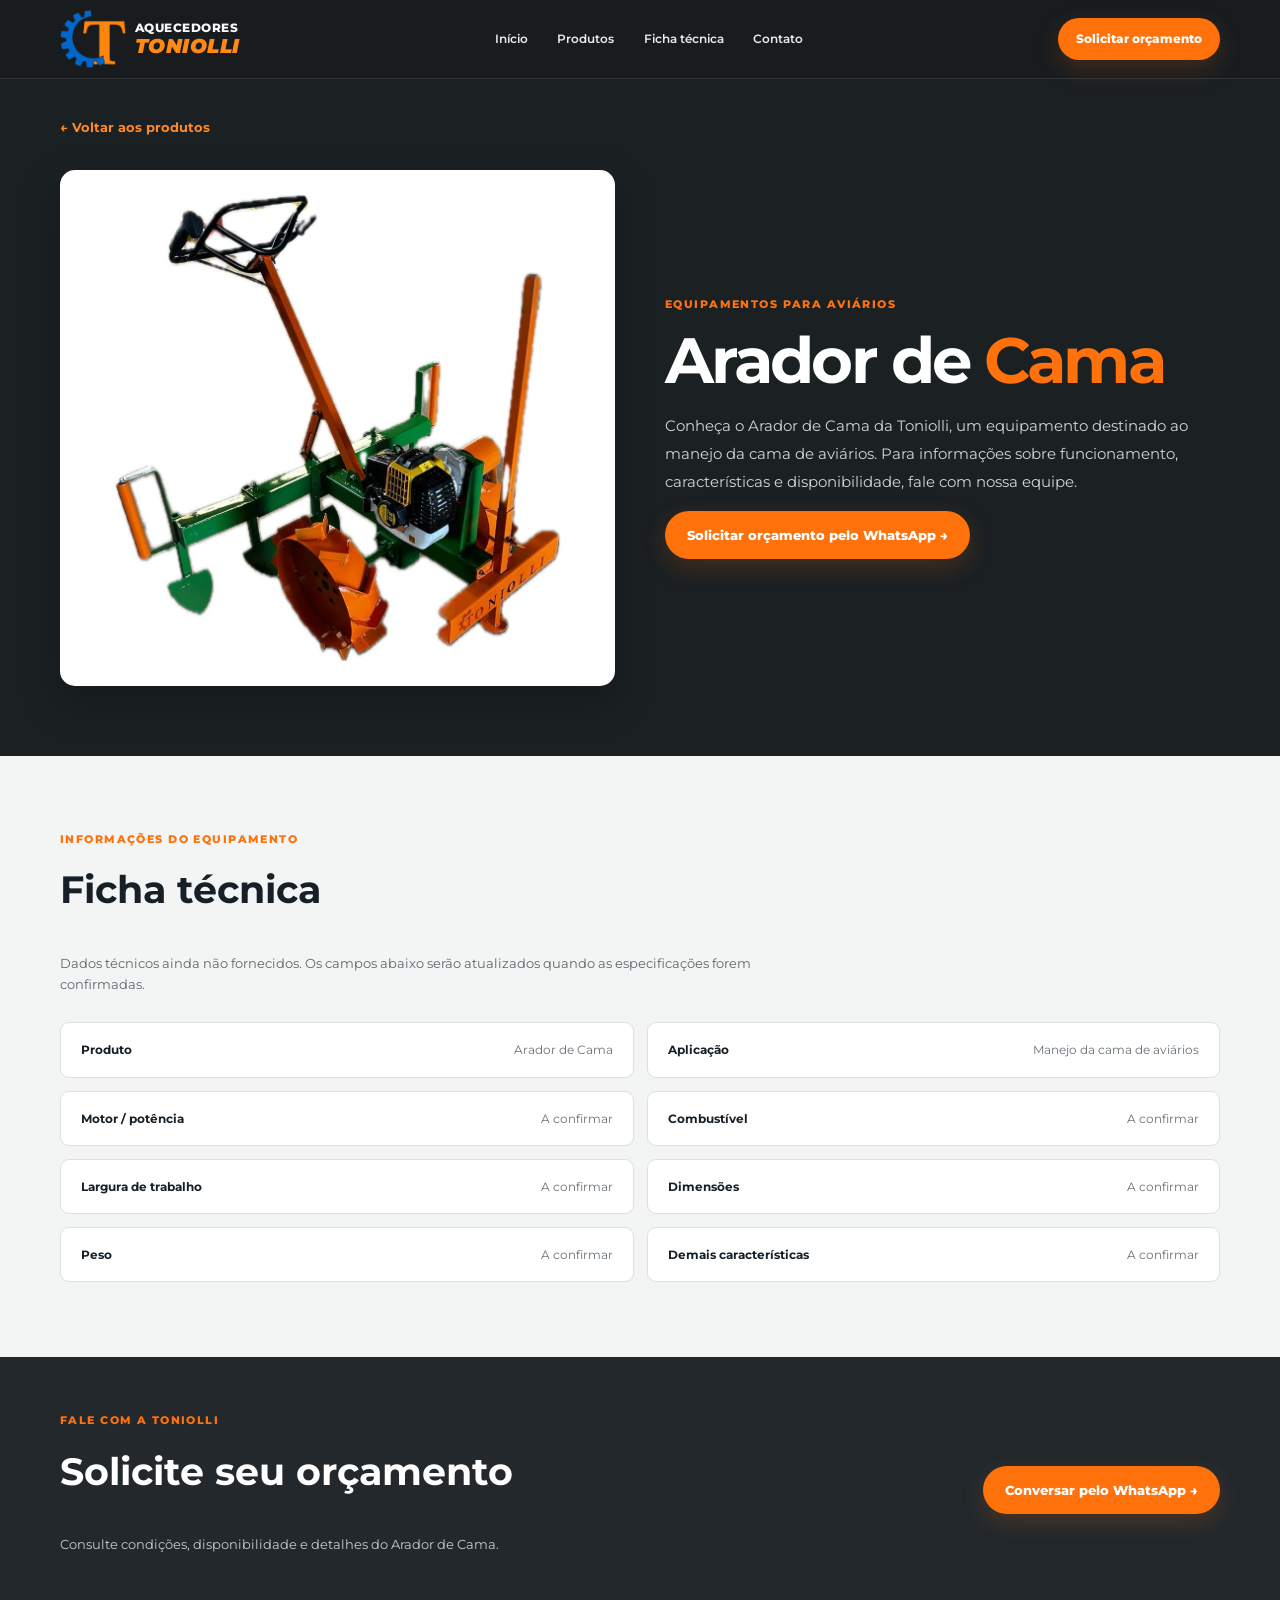
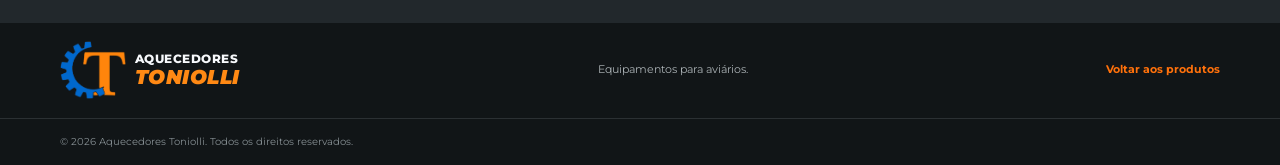
==== commit 743d3687: "Add files via upload" ====
--- a/arador-de-cama.html
+++ b/arador-de-cama.html
@@ -2,9 +2,9 @@
 <html lang="pt-BR"><head>
   <link rel="icon" type="image/png" sizes="256x256" href="favicon.png">
   <link rel="shortcut icon" href="favicon.ico"><meta charset="utf-8"><meta name="viewport" content="width=device-width, initial-scale=1"><meta name="theme-color" content="#171b1e"><meta name="description" content="Conheça o Arador de Cama para aviários da Aquecedores Toniolli e solicite um orçamento."><title>Arador de Cama | Aquecedores Toniolli</title><link rel="preconnect" href="https://fonts.googleapis.com"><link rel="preconnect" href="https://fonts.gstatic.com" crossorigin><link href="https://fonts.googleapis.com/css2?family=Montserrat:wght@400;500;600;700;800&display=swap" rel="stylesheet"><link rel="stylesheet" href="style.css"></head>
-<body><header class="site-header"><div class="container nav-wrap"><a class="brand" href="index.html" aria-label="Aquecedores Toniolli - página inicial"><img class="brand-logo" src="logo-toniolli.png" alt="Logotipo Aquecedores Toniolli"></a><button class="menu-toggle" aria-label="Abrir menu" aria-expanded="false">☰</button><nav class="nav-links" aria-label="Navegação principal"><a href="index.html">Início</a><a href="index.html#produtos">Produtos</a><a href="#ficha">Ficha técnica</a><a href="#contato">Contato</a></nav><a class="button button-small arador-whatsapp" href="#contato">Solicitar orçamento</a></div></header>
+<body><header class="site-header"><div class="container nav-wrap"><a class="brand" href="index.html" aria-label="Aquecedores Toniolli - página inicial"><img class="brand-logo" src="logo-toniolli.png" alt="Símbolo Aquecedores Toniolli"><span class="brand-name"><strong>AQUECEDORES</strong><em>TONIOLLI</em></span></a><button class="menu-toggle" aria-label="Abrir menu" aria-expanded="false">☰</button><nav class="nav-links" aria-label="Navegação principal"><a href="index.html">Início</a><a href="index.html#produtos">Produtos</a><a href="#ficha">Ficha técnica</a><a href="#contato">Contato</a></nav><a class="button button-small arador-whatsapp" href="#contato">Solicitar orçamento</a></div></header>
 <main><section class="arador-hero"><div class="container"><a class="back-link" href="index.html#produtos">← Voltar aos produtos</a><div class="arador-layout"><div class="arador-image-wrap"><img src="arador-de-cama.jpg" alt="Arador de Cama da Toniolli, equipamento verde e laranja com motor e comandos manuais"></div><div class="arador-description"><p class="eyebrow">EQUIPAMENTOS PARA AVIÁRIOS</p><h1>Arador de <span>Cama</span></h1><p>Conheça o Arador de Cama da Toniolli, um equipamento destinado ao manejo da cama de aviários. Para informações sobre funcionamento, características e disponibilidade, fale com nossa equipe.</p><a class="button arador-whatsapp" href="#contato">Solicitar orçamento pelo WhatsApp →</a></div></div></div></section>
 <section class="arador-specs" id="ficha"><div class="container"><p class="eyebrow">INFORMAÇÕES DO EQUIPAMENTO</p><h2>Ficha técnica</h2><p class="specs-intro">Dados técnicos ainda não fornecidos. Os campos abaixo serão atualizados quando as especificações forem confirmadas.</p><div class="arador-specs-grid"><div><strong>Produto</strong><span>Arador de Cama</span></div><div><strong>Aplicação</strong><span>Manejo da cama de aviários</span></div><div><strong>Motor / potência</strong><span>A confirmar</span></div><div><strong>Combustível</strong><span>A confirmar</span></div><div><strong>Largura de trabalho</strong><span>A confirmar</span></div><div><strong>Dimensões</strong><span>A confirmar</span></div><div><strong>Peso</strong><span>A confirmar</span></div><div><strong>Demais características</strong><span>A confirmar</span></div></div></div></section>
 <section class="arador-contact" id="contato"><div class="container arador-contact-row"><div><p class="eyebrow">FALE COM A TONIOLLI</p><h2>Solicite seu orçamento</h2><p>Consulte condições, disponibilidade e detalhes do Arador de Cama.</p></div><a class="button arador-whatsapp" href="#contato">Conversar pelo WhatsApp →</a></div></section></main>
-<footer class="site-footer"><div class="container footer-main"><a class="brand" href="index.html"><img class="brand-logo footer-logo" src="logo-toniolli.png" alt="Logotipo Aquecedores Toniolli"></a><p>Equipamentos para aviários.</p><a href="index.html#produtos">Voltar aos produtos</a></div><div class="footer-bottom"><div class="container"><span>© <span id="year"></span> Aquecedores Toniolli. Todos os direitos reservados.</span></div></div></footer>
+<footer class="site-footer"><div class="container footer-main"><a class="brand" href="index.html"><img class="brand-logo footer-logo" src="logo-toniolli.png" alt="Símbolo Aquecedores Toniolli"><span class="brand-name"><strong>AQUECEDORES</strong><em>TONIOLLI</em></span></a><p>Equipamentos para aviários.</p><a href="index.html#produtos">Voltar aos produtos</a></div><div class="footer-bottom"><div class="container"><span>© <span id="year"></span> Aquecedores Toniolli. Todos os direitos reservados.</span></div></div></footer>
 <script src="script.js"></script><script>document.querySelectorAll('.arador-whatsapp').forEach(link=>{link.href='https://wa.me/'+WHATSAPP_NUMBER+'?text='+encodeURIComponent('Olá! Gostaria de solicitar um orçamento do Arador de Cama da Aquecedores Toniolli.');link.target='_blank';link.rel='noopener noreferrer';});</script></body></html>
--- a/style.css
+++ b/style.css
@@ -276,3 +276,15 @@
 /* Desidratadores: galeria sem caixa branca ou margens internas */
 .titan-hero .titan-photo-panel.titan-gallery { background:transparent; padding:0; min-height:0; box-shadow:none; border-radius:0; display:block; }
 .titan-hero .titan-photo-panel.titan-gallery .titan-gallery-stage { border-radius:14px; }
+
+/* Logo original restaurado: alta resolução, cores vivas, sem fundo branco */
+.site-header .brand, footer .brand {display:inline-flex;align-items:center;gap:9px;}
+.brand .brand-logo {width:66px!important;height:62px!important;max-height:none!important;object-fit:contain!important;flex:none;background:transparent!important;filter:none!important;opacity:1!important;}
+.brand .brand-name {display:flex;flex-direction:column;justify-content:center;line-height:1.12;white-space:nowrap;letter-spacing:.03em;}
+.brand .brand-name strong {font-size:12px;font-weight:800;color:#f7f9fc;}
+.brand .brand-name em {font-size:20px;font-weight:900;font-style:italic;color:#ff8914;}
+@media(max-width:720px) {
+  .brand .brand-logo {width:50px!important;height:49px!important;}
+  .brand .brand-name strong {font-size:9px;}
+  .brand .brand-name em {font-size:16px;}
+}
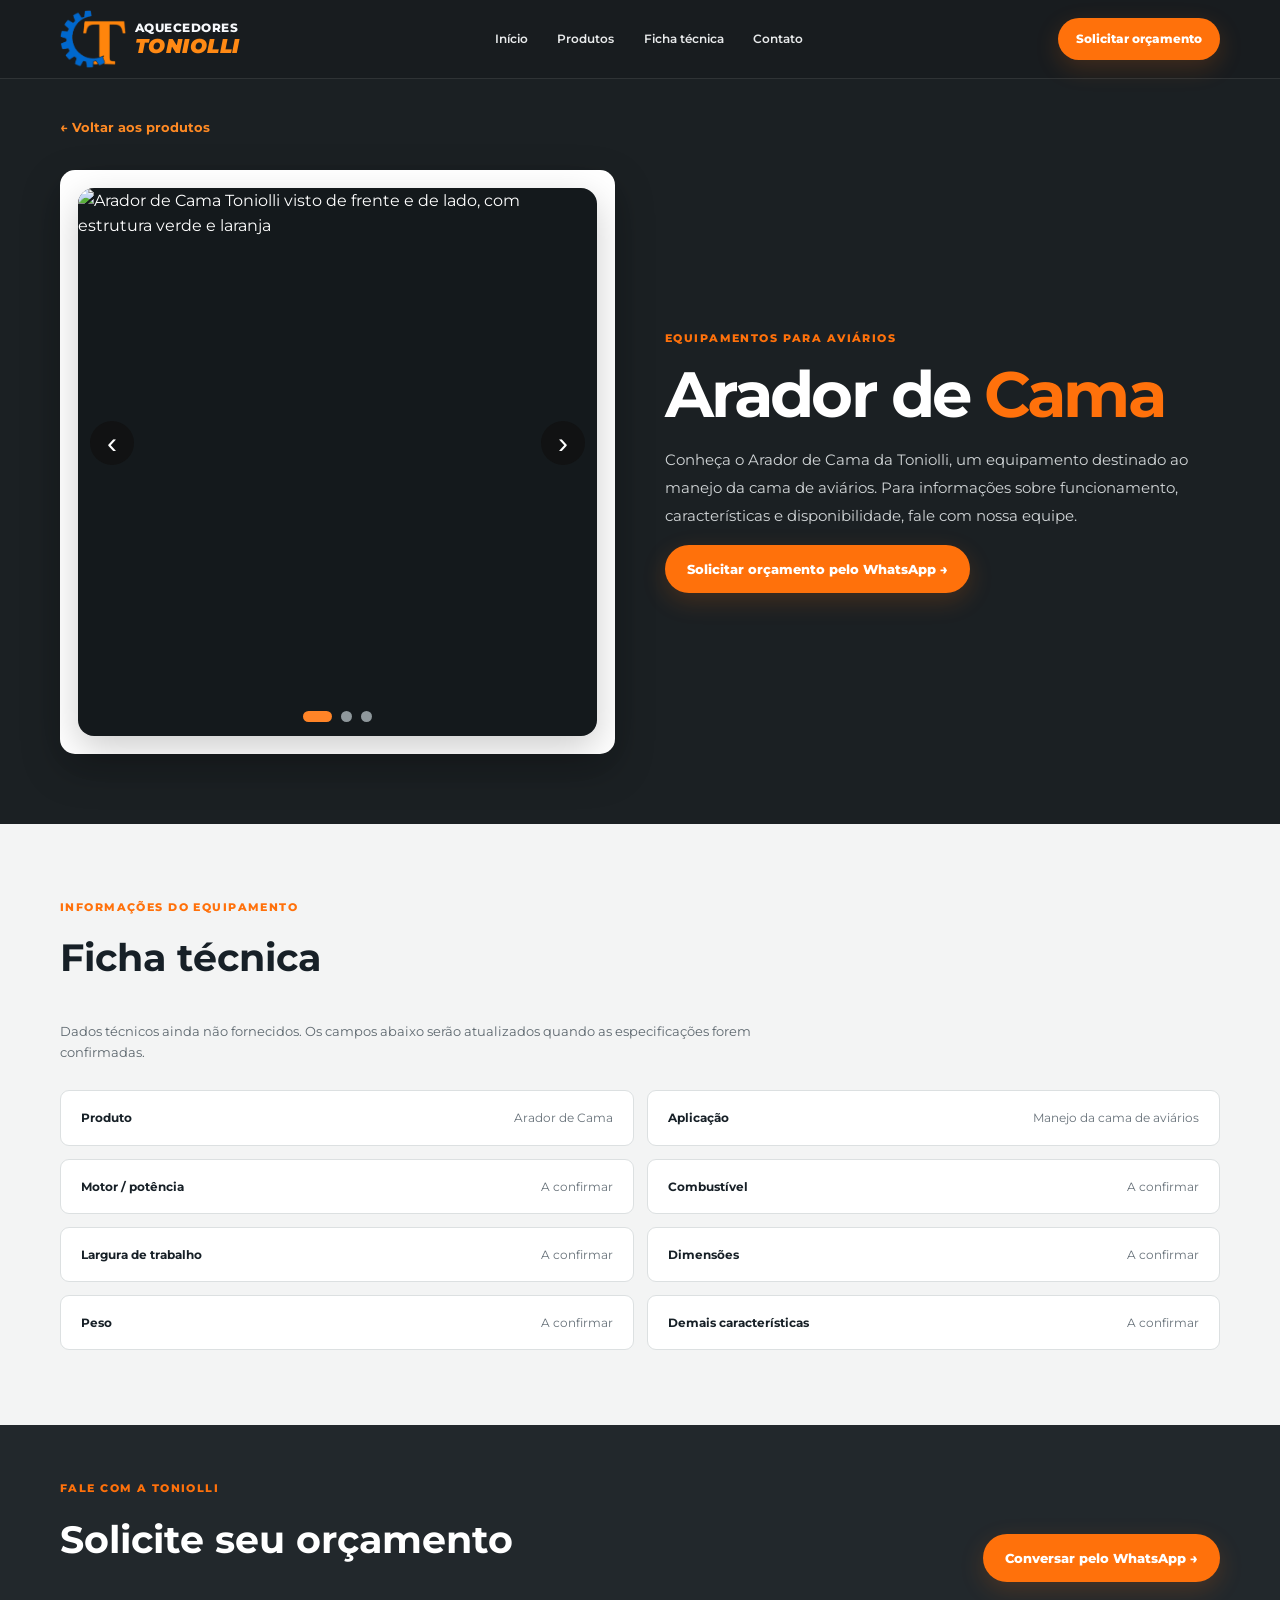
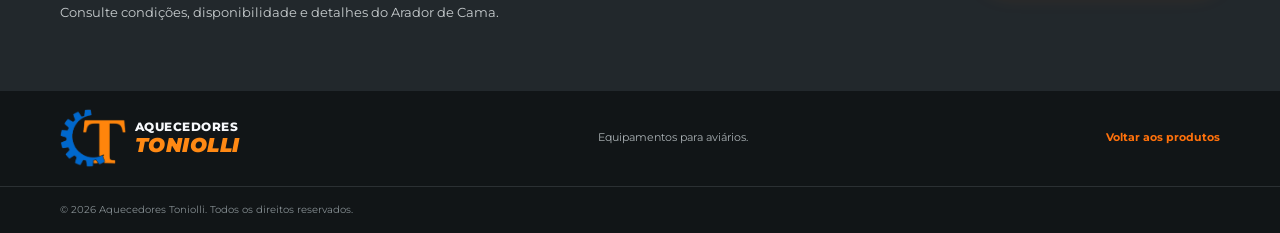
==== commit dfd5b83e: "Add files via upload" ====
--- a/arador-de-cama.html
+++ b/arador-de-cama.html
@@ -1,10 +1,53 @@
 <!doctype html>
-<html lang="pt-BR"><head>
-  <link rel="icon" type="image/png" sizes="256x256" href="favicon.png">
-  <link rel="shortcut icon" href="favicon.ico"><meta charset="utf-8"><meta name="viewport" content="width=device-width, initial-scale=1"><meta name="theme-color" content="#171b1e"><meta name="description" content="Conheça o Arador de Cama para aviários da Aquecedores Toniolli e solicite um orçamento."><title>Arador de Cama | Aquecedores Toniolli</title><link rel="preconnect" href="https://fonts.googleapis.com"><link rel="preconnect" href="https://fonts.gstatic.com" crossorigin><link href="https://fonts.googleapis.com/css2?family=Montserrat:wght@400;500;600;700;800&display=swap" rel="stylesheet"><link rel="stylesheet" href="style.css"></head>
-<body><header class="site-header"><div class="container nav-wrap"><a class="brand" href="index.html" aria-label="Aquecedores Toniolli - página inicial"><img class="brand-logo" src="logo-toniolli.png" alt="Símbolo Aquecedores Toniolli"><span class="brand-name"><strong>AQUECEDORES</strong><em>TONIOLLI</em></span></a><button class="menu-toggle" aria-label="Abrir menu" aria-expanded="false">☰</button><nav class="nav-links" aria-label="Navegação principal"><a href="index.html">Início</a><a href="index.html#produtos">Produtos</a><a href="#ficha">Ficha técnica</a><a href="#contato">Contato</a></nav><a class="button button-small arador-whatsapp" href="#contato">Solicitar orçamento</a></div></header>
-<main><section class="arador-hero"><div class="container"><a class="back-link" href="index.html#produtos">← Voltar aos produtos</a><div class="arador-layout"><div class="arador-image-wrap"><img src="arador-de-cama.jpg" alt="Arador de Cama da Toniolli, equipamento verde e laranja com motor e comandos manuais"></div><div class="arador-description"><p class="eyebrow">EQUIPAMENTOS PARA AVIÁRIOS</p><h1>Arador de <span>Cama</span></h1><p>Conheça o Arador de Cama da Toniolli, um equipamento destinado ao manejo da cama de aviários. Para informações sobre funcionamento, características e disponibilidade, fale com nossa equipe.</p><a class="button arador-whatsapp" href="#contato">Solicitar orçamento pelo WhatsApp →</a></div></div></div></section>
+<html lang="pt-BR">
+<head>
+<meta charset="utf-8"><meta name="viewport" content="width=device-width, initial-scale=1">
+<meta name="theme-color" content="#171b1e">
+<meta name="description" content="Conheça o Arador de Cama para aviários da Aquecedores Toniolli. Veja fotos reais do equipamento e solicite orçamento pelo WhatsApp.">
+<title>Arador de Cama para Aviários | Aquecedores Toniolli</title>
+<link rel="icon" type="image/png" sizes="256x256" href="favicon.png"><link rel="shortcut icon" href="favicon.ico">
+<link rel="preconnect" href="https://fonts.googleapis.com"><link rel="preconnect" href="https://fonts.gstatic.com" crossorigin>
+<link href="https://fonts.googleapis.com/css2?family=Montserrat:wght@400;500;600;700;800&display=swap" rel="stylesheet">
+<link rel="stylesheet" href="style.css">
+<style>
+/* Galeria exclusiva do Arador de Cama; não modifica as outras páginas. */
+.arador-carousel{position:relative;width:100%;min-width:0;overflow:hidden;border-radius:16px;background:#14191c;box-shadow:0 12px 36px #0003}
+.arador-carousel-viewport{position:relative;width:100%;height:clamp(320px,43vw,510px);display:flex;align-items:center;justify-content:center;overflow:hidden}
+.arador-slide{position:absolute;inset:0;width:100%;height:100%;object-fit:contain;opacity:0;visibility:hidden;transition:opacity .55s ease,visibility .55s;display:block}
+.arador-slide.active{opacity:1;visibility:visible}
+.arador-carousel-arrow{position:absolute;top:50%;transform:translateY(-50%);z-index:2;border:0;border-radius:50%;background:#111c;color:white;width:44px;height:44px;font-size:30px;line-height:1;cursor:pointer;display:flex;align-items:center;justify-content:center}
+.arador-carousel-arrow:hover,.arador-carousel-arrow:focus-visible{background:#f47a20;outline:2px solid white;outline-offset:2px}
+.arador-carousel-prev{left:12px}.arador-carousel-next{right:12px}
+.arador-carousel-dots{display:flex;gap:9px;justify-content:center;align-items:center;padding:13px 0 14px}
+.arador-carousel-dot{border:0;width:11px;height:11px;border-radius:20px;background:#8e979b;cursor:pointer;padding:0;transition:background .2s,width .2s}
+.arador-carousel-dot.active{background:#ff8427;width:29px}
+@media(max-width:700px){.arador-carousel-viewport{height:clamp(300px,105vw,470px)}.arador-carousel-arrow{width:38px;height:38px;font-size:26px}}
+@media(prefers-reduced-motion:reduce){.arador-slide{transition:none}}
+</style>
+</head>
+<body>
+<header class="site-header"><div class="container nav-wrap"><a class="brand" href="index.html" aria-label="Aquecedores Toniolli - página inicial"><img class="brand-logo" src="logo-toniolli.png" alt="Símbolo Aquecedores Toniolli"><span class="brand-name"><strong>AQUECEDORES</strong><em>TONIOLLI</em></span></a><button class="menu-toggle" aria-label="Abrir menu" aria-expanded="false">☰</button><nav class="nav-links" aria-label="Navegação principal"><a href="index.html">Início</a><a href="index.html#produtos">Produtos</a><a href="#ficha">Ficha técnica</a><a href="#contato">Contato</a></nav><a class="button button-small arador-whatsapp" href="#contato">Solicitar orçamento</a></div></header>
+<main><section class="arador-hero"><div class="container"><a class="back-link" href="index.html#produtos">← Voltar aos produtos</a><div class="arador-layout">
+<div class="arador-image-wrap">
+<div class="arador-carousel" aria-label="Galeria de fotos do Arador de Cama" aria-roledescription="carrossel">
+ <div class="arador-carousel-viewport">
+  <img class="arador-slide active" src="imagens/arador-cama-1.webp" alt="Arador de Cama Toniolli visto de frente e de lado, com estrutura verde e laranja" width="1400" height="1050" fetchpriority="high">
+  <img class="arador-slide" src="imagens/arador-cama-2.webp" alt="Vista frontal do Arador de Cama Toniolli com guidão e conjunto de trabalho" width="1050" height="1400" loading="lazy">
+  <img class="arador-slide" src="imagens/arador-cama-3.webp" alt="Vista lateral do Arador de Cama Toniolli mostrando o motor e a estrutura" width="1050" height="1400" loading="lazy">
+  <button type="button" class="arador-carousel-arrow arador-carousel-prev" aria-label="Foto anterior">‹</button>
+  <button type="button" class="arador-carousel-arrow arador-carousel-next" aria-label="Próxima foto">›</button>
+ </div>
+ <div class="arador-carousel-dots" aria-label="Selecionar foto"><button type="button" class="arador-carousel-dot active" aria-label="Mostrar foto 1" aria-current="true"></button><button type="button" class="arador-carousel-dot" aria-label="Mostrar foto 2"></button><button type="button" class="arador-carousel-dot" aria-label="Mostrar foto 3"></button></div>
+</div>
+</div>
+<div class="arador-description"><p class="eyebrow">EQUIPAMENTOS PARA AVIÁRIOS</p><h1>Arador de <span>Cama</span></h1><p>Conheça o Arador de Cama da Toniolli, um equipamento destinado ao manejo da cama de aviários. Para informações sobre funcionamento, características e disponibilidade, fale com nossa equipe.</p><a class="button arador-whatsapp" href="#contato">Solicitar orçamento pelo WhatsApp →</a></div>
+</div></div></section>
 <section class="arador-specs" id="ficha"><div class="container"><p class="eyebrow">INFORMAÇÕES DO EQUIPAMENTO</p><h2>Ficha técnica</h2><p class="specs-intro">Dados técnicos ainda não fornecidos. Os campos abaixo serão atualizados quando as especificações forem confirmadas.</p><div class="arador-specs-grid"><div><strong>Produto</strong><span>Arador de Cama</span></div><div><strong>Aplicação</strong><span>Manejo da cama de aviários</span></div><div><strong>Motor / potência</strong><span>A confirmar</span></div><div><strong>Combustível</strong><span>A confirmar</span></div><div><strong>Largura de trabalho</strong><span>A confirmar</span></div><div><strong>Dimensões</strong><span>A confirmar</span></div><div><strong>Peso</strong><span>A confirmar</span></div><div><strong>Demais características</strong><span>A confirmar</span></div></div></div></section>
 <section class="arador-contact" id="contato"><div class="container arador-contact-row"><div><p class="eyebrow">FALE COM A TONIOLLI</p><h2>Solicite seu orçamento</h2><p>Consulte condições, disponibilidade e detalhes do Arador de Cama.</p></div><a class="button arador-whatsapp" href="#contato">Conversar pelo WhatsApp →</a></div></section></main>
 <footer class="site-footer"><div class="container footer-main"><a class="brand" href="index.html"><img class="brand-logo footer-logo" src="logo-toniolli.png" alt="Símbolo Aquecedores Toniolli"><span class="brand-name"><strong>AQUECEDORES</strong><em>TONIOLLI</em></span></a><p>Equipamentos para aviários.</p><a href="index.html#produtos">Voltar aos produtos</a></div><div class="footer-bottom"><div class="container"><span>© <span id="year"></span> Aquecedores Toniolli. Todos os direitos reservados.</span></div></div></footer>
-<script src="script.js"></script><script>document.querySelectorAll('.arador-whatsapp').forEach(link=>{link.href='https://wa.me/'+WHATSAPP_NUMBER+'?text='+encodeURIComponent('Olá! Gostaria de solicitar um orçamento do Arador de Cama da Aquecedores Toniolli.');link.target='_blank';link.rel='noopener noreferrer';});</script></body></html>+<script src="script.js"></script>
+<script>
+document.querySelectorAll('.arador-whatsapp').forEach(link=>{link.href='https://wa.me/'+WHATSAPP_NUMBER+'?text='+encodeURIComponent('Olá! Gostaria de solicitar um orçamento do Arador de Cama da Aquecedores Toniolli.');link.target='_blank';link.rel='noopener noreferrer';});
+(()=>{const gallery=document.querySelector('.arador-carousel');if(!gallery)return;const slides=[...gallery.querySelectorAll('.arador-slide')],dots=[...gallery.querySelectorAll('.arador-carousel-dot')];let index=0,timer;function show(n){index=(n+slides.length)%slides.length;slides.forEach((s,i)=>{s.classList.toggle('active',i===index);s.setAttribute('aria-hidden',String(i!==index))});dots.forEach((d,i)=>{d.classList.toggle('active',i===index);if(i===index)d.setAttribute('aria-current','true');else d.removeAttribute('aria-current')})}function restart(){clearInterval(timer);if(!window.matchMedia('(prefers-reduced-motion: reduce)').matches)timer=setInterval(()=>show(index+1),5000)}gallery.querySelector('.arador-carousel-prev').addEventListener('click',()=>{show(index-1);restart()});gallery.querySelector('.arador-carousel-next').addEventListener('click',()=>{show(index+1);restart()});dots.forEach((d,i)=>d.addEventListener('click',()=>{show(i);restart()}));gallery.addEventListener('mouseenter',()=>clearInterval(timer));gallery.addEventListener('mouseleave',restart);gallery.addEventListener('focusin',()=>clearInterval(timer));gallery.addEventListener('focusout',e=>{if(!gallery.contains(e.relatedTarget))restart()});document.addEventListener('visibilitychange',()=>{if(document.hidden)clearInterval(timer);else restart()});show(0);restart()})();
+</script>
+</body></html>
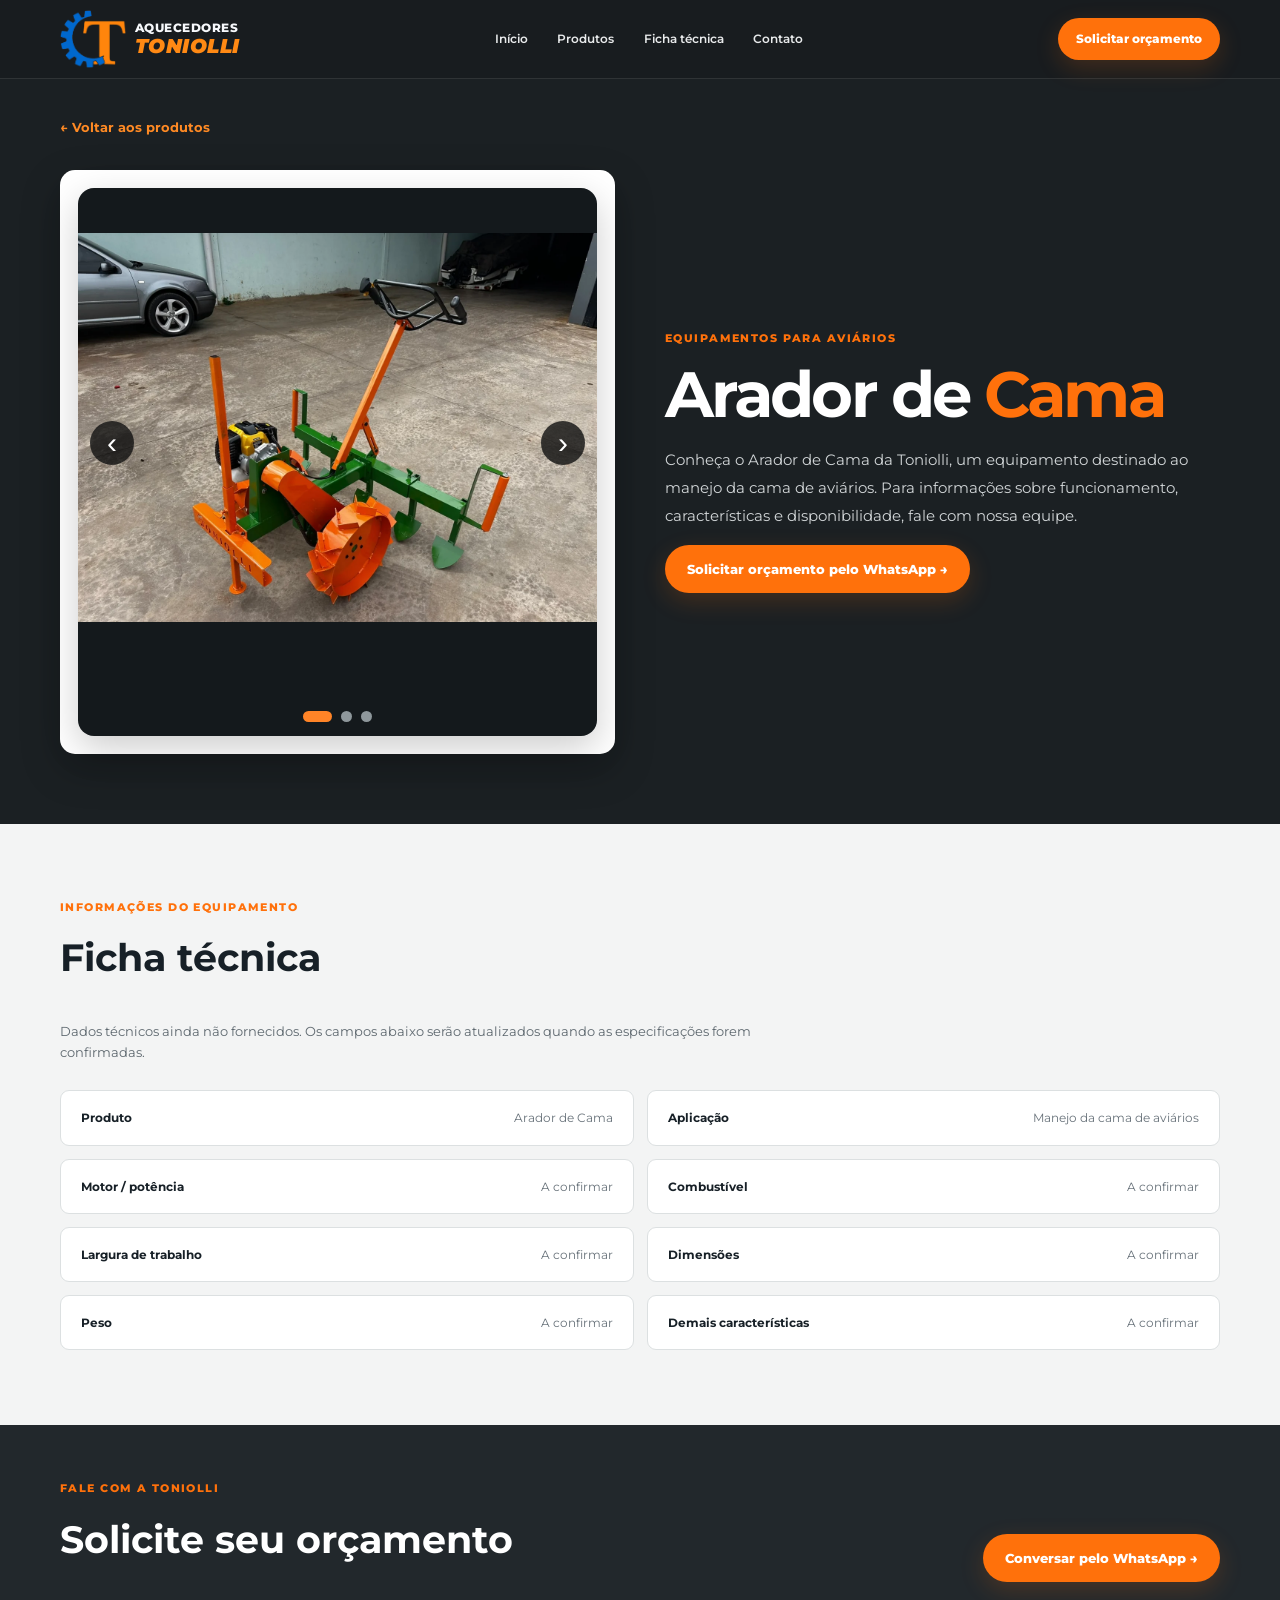
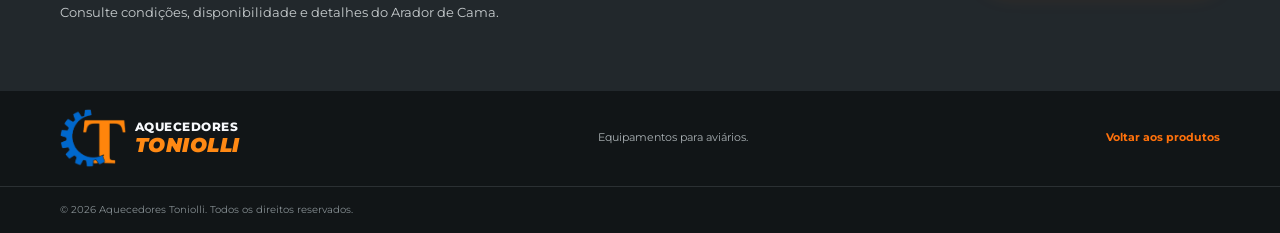
==== commit f96ec748: "Add files via upload" ====
--- a/arador-de-cama.html
+++ b/arador-de-cama.html
@@ -31,9 +31,9 @@
 <div class="arador-image-wrap">
 <div class="arador-carousel" aria-label="Galeria de fotos do Arador de Cama" aria-roledescription="carrossel">
  <div class="arador-carousel-viewport">
-  <img class="arador-slide active" src="imagens/arador-cama-1.webp" alt="Arador de Cama Toniolli visto de frente e de lado, com estrutura verde e laranja" width="1400" height="1050" fetchpriority="high">
-  <img class="arador-slide" src="imagens/arador-cama-2.webp" alt="Vista frontal do Arador de Cama Toniolli com guidão e conjunto de trabalho" width="1050" height="1400" loading="lazy">
-  <img class="arador-slide" src="imagens/arador-cama-3.webp" alt="Vista lateral do Arador de Cama Toniolli mostrando o motor e a estrutura" width="1050" height="1400" loading="lazy">
+  <img class="arador-slide active" src="[data-uri]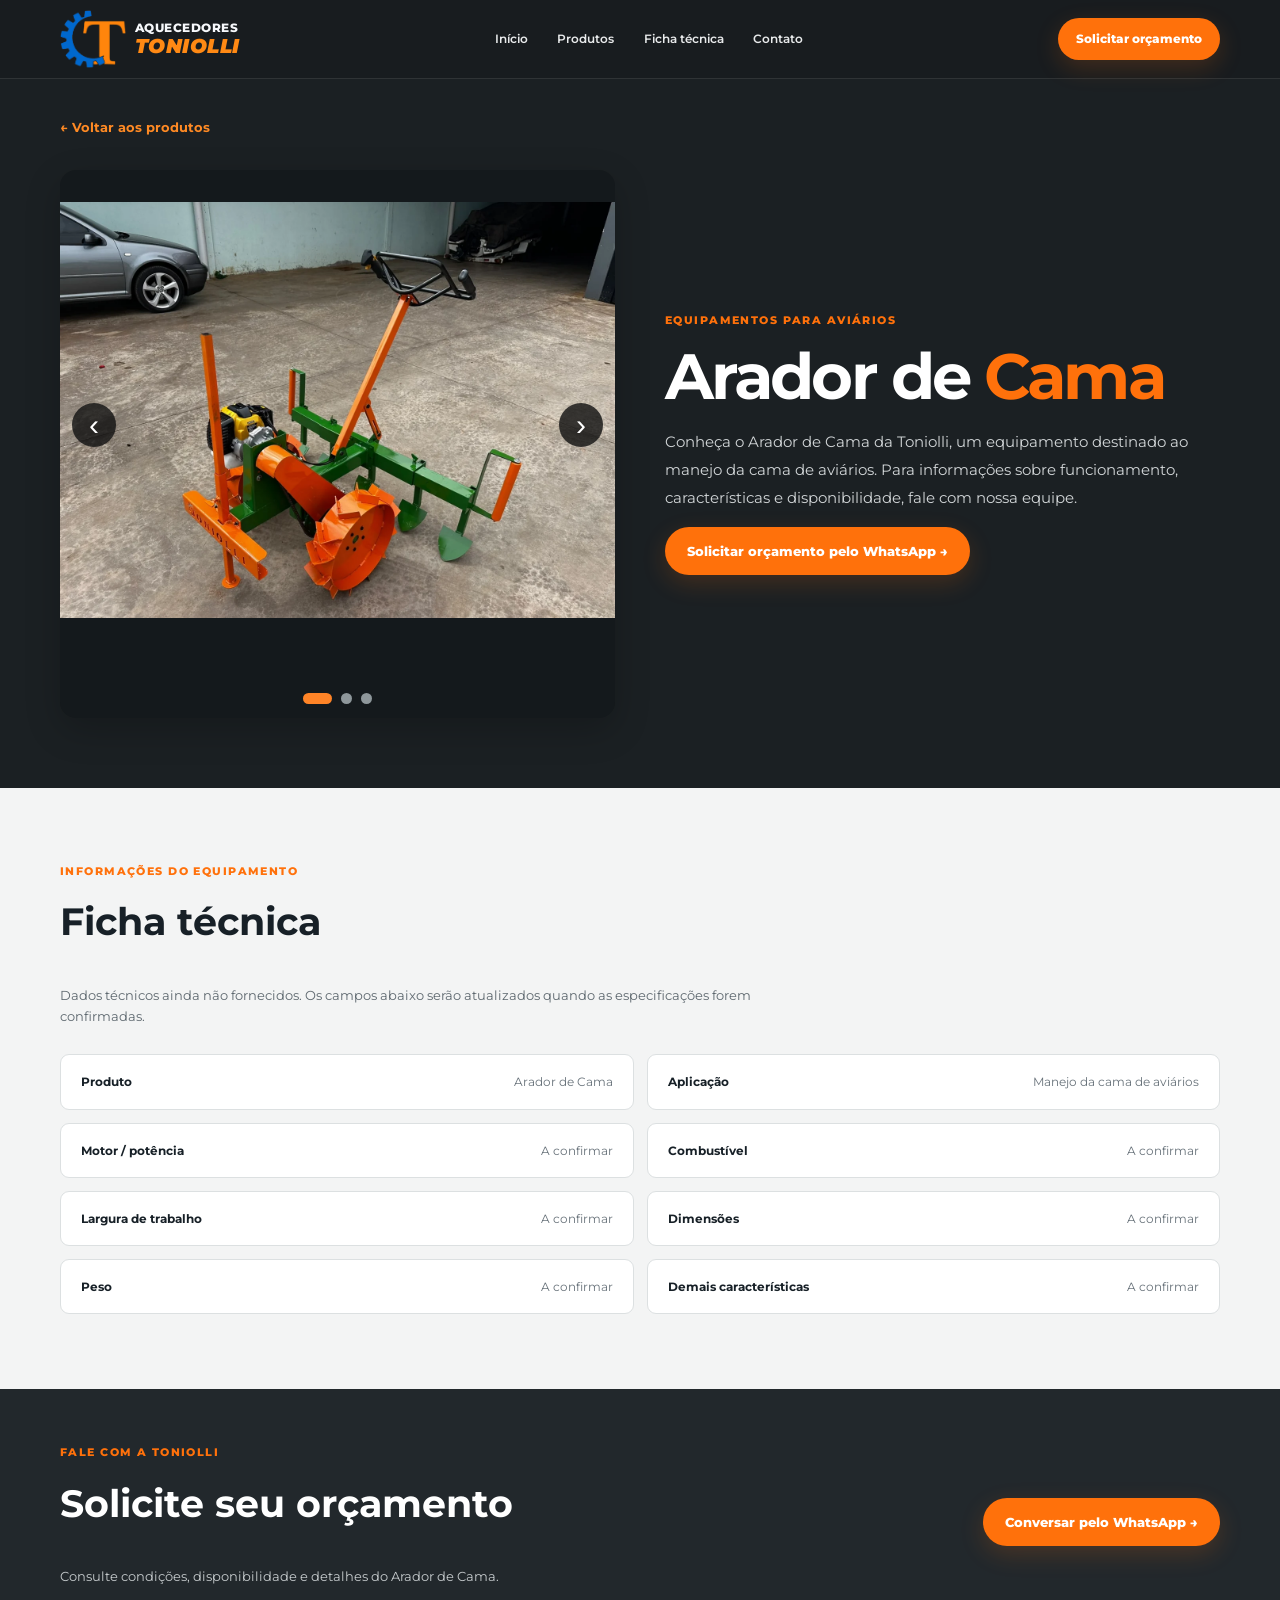
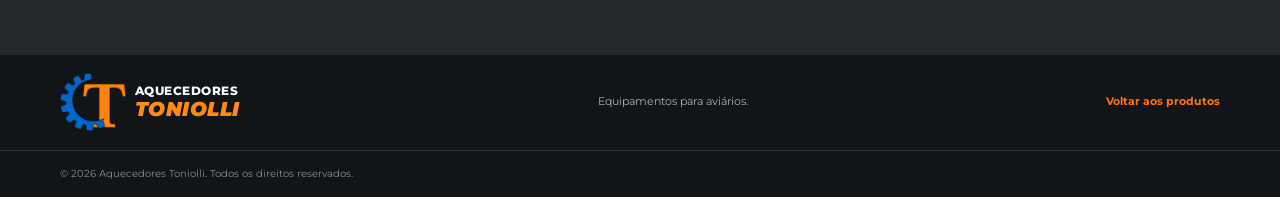
==== commit c35c0550: "Add files via upload" ====
--- a/arador-de-cama.html
+++ b/arador-de-cama.html
@@ -11,6 +11,7 @@
 <link rel="stylesheet" href="style.css">
 <style>
 /* Galeria exclusiva do Arador de Cama; não modifica as outras páginas. */
+.arador-image-wrap{background:transparent;padding:0;border:0;border-radius:0;box-shadow:none;display:block;}
 .arador-carousel{position:relative;width:100%;min-width:0;overflow:hidden;border-radius:16px;background:#14191c;box-shadow:0 12px 36px #0003}
 .arador-carousel-viewport{position:relative;width:100%;height:clamp(320px,43vw,510px);display:flex;align-items:center;justify-content:center;overflow:hidden}
 .arador-slide{position:absolute;inset:0;width:100%;height:100%;object-fit:contain;opacity:0;visibility:hidden;transition:opacity .55s ease,visibility .55s;display:block}
